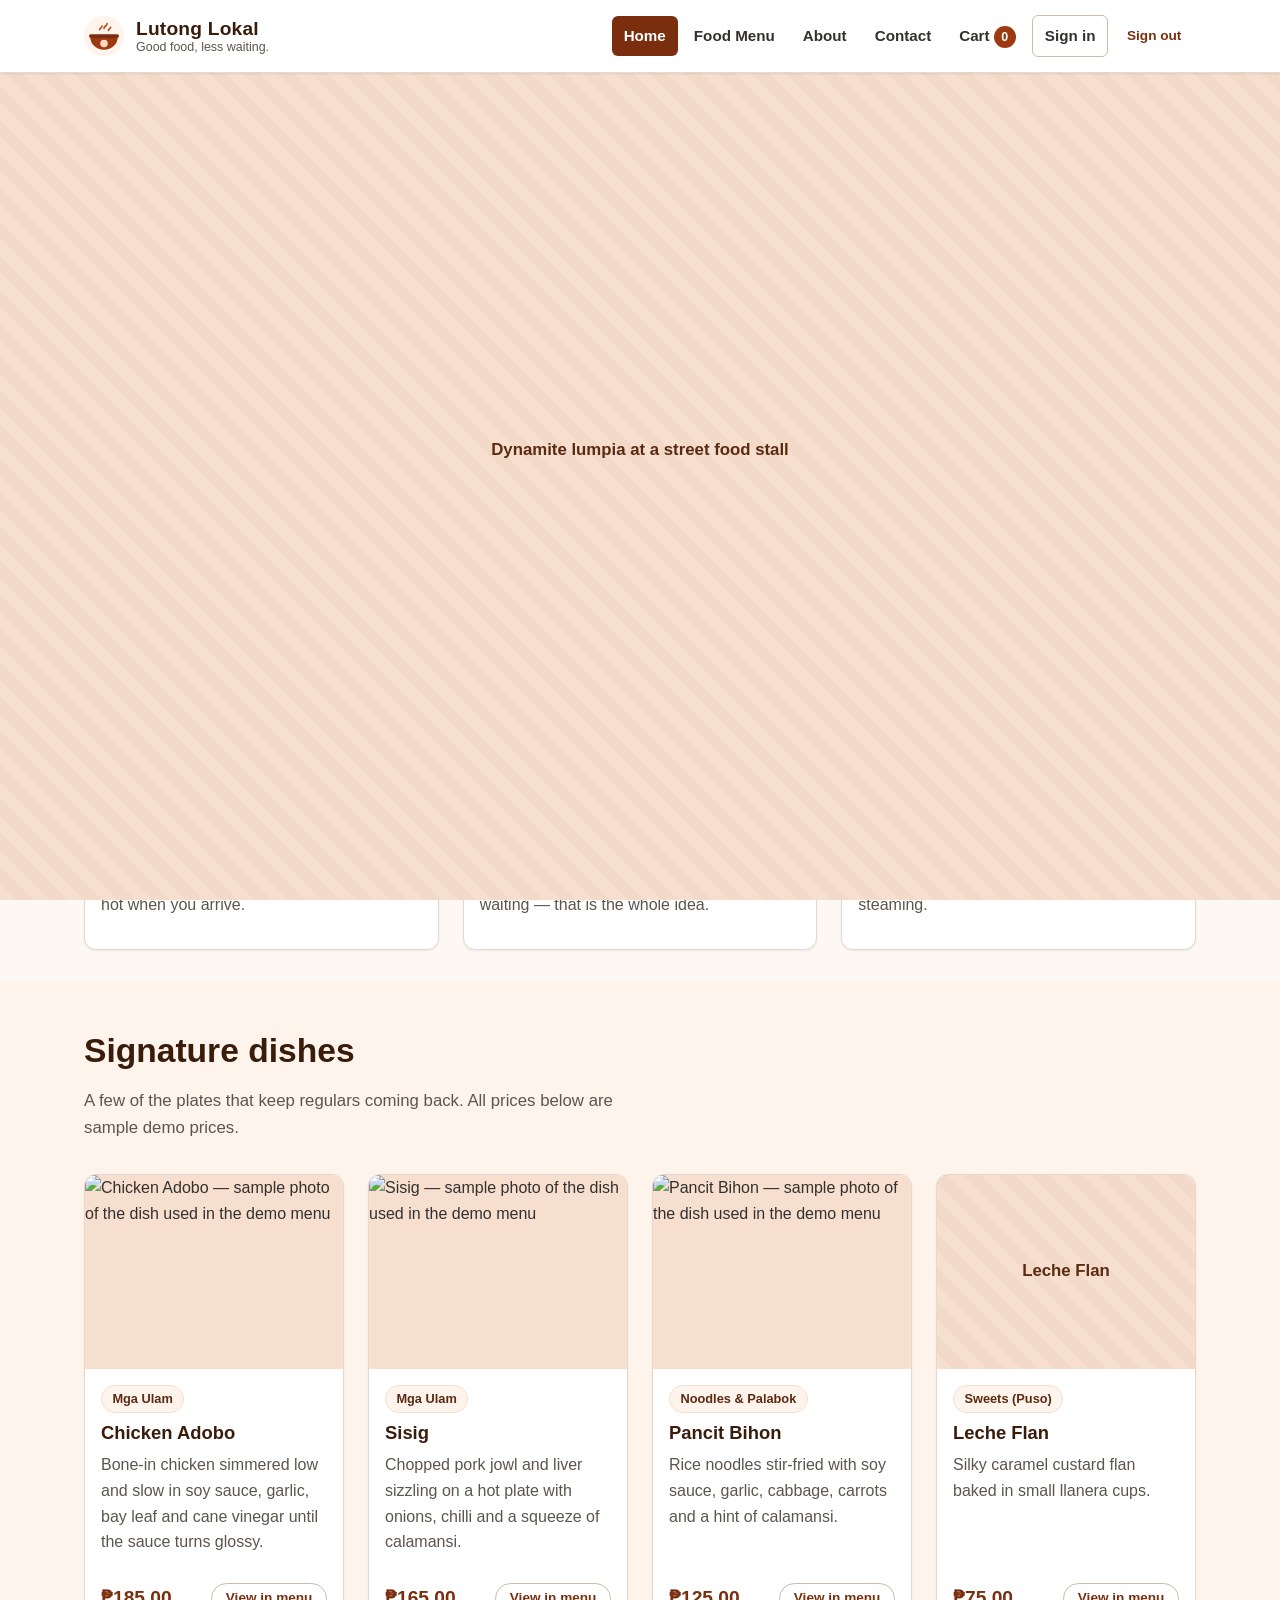
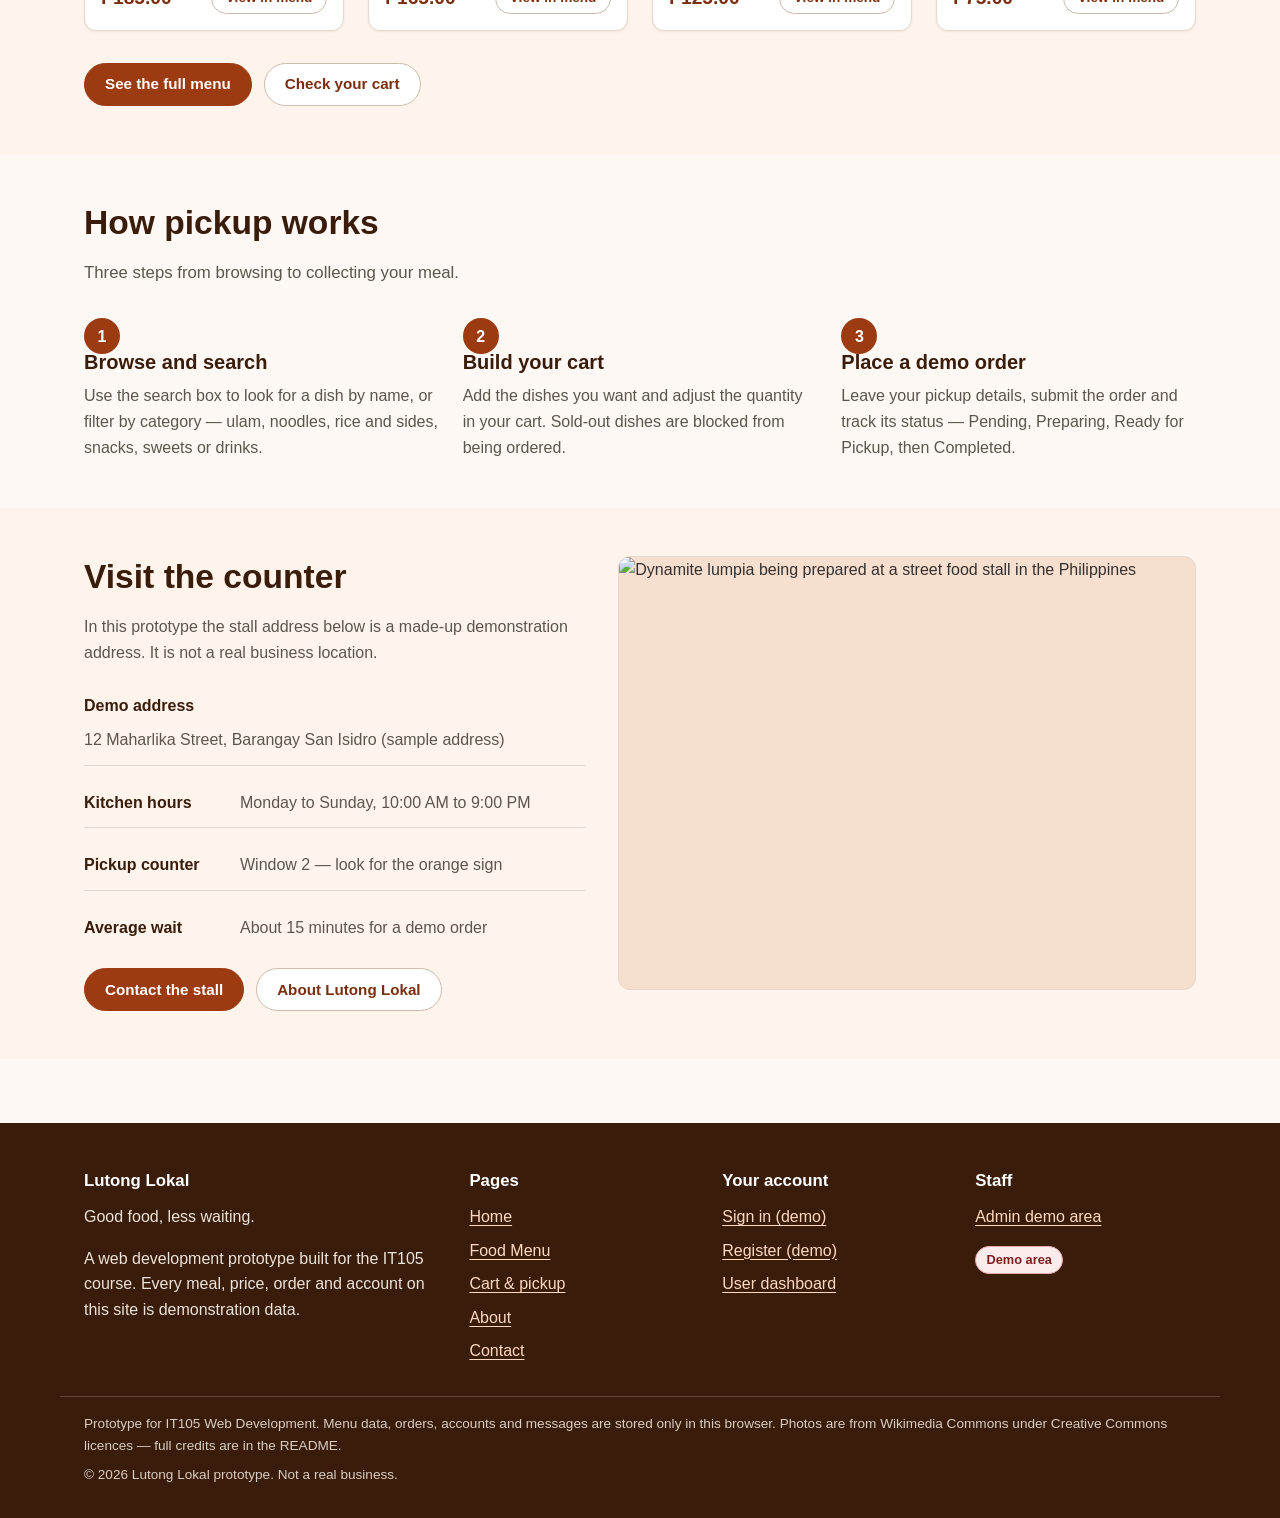
==== index.html @ 9fee63bc "Add files via upload LESGOWWWWWWWWWWWWWWWWWWWWWWWWW" ====
<!DOCTYPE html>
<html lang="en">
<head>
  <meta charset="utf-8">
  <meta name="viewport" content="width=device-width, initial-scale=1">
  <title>Lutong Lokal — Good food, less waiting.</title>
  <meta name="description" content="Lutong Lokal is a classroom prototype of a Filipino carinderia ordering website. Browse the demo menu, build a cart and place a demo pickup order.">
  <link rel="icon" href="assets/img/favicon.svg" type="image/svg+xml">
  <link rel="stylesheet" href="assets/css/style.css">
</head>
<body>
  <a class="skip-link" href="#main">Skip to main content</a>

  <header class="site-header">
    <div class="container header-inner">
      <a class="brand" href="index.html">
        <img class="brand-mark" src="assets/img/favicon.svg" alt="" width="40" height="40">
        <span class="brand-text">
          <strong>Lutong Lokal</strong>
          <small>Good food, less waiting.</small>
        </span>
      </a>

      <button class="nav-toggle" id="nav-toggle" type="button" aria-expanded="false" aria-controls="primary-nav">
        <span class="nav-toggle-bar" aria-hidden="true"></span>
        <span class="nav-toggle-label visually-hidden">Open main menu</span>
      </button>

      <nav class="primary-nav" id="primary-nav" aria-label="Main navigation">
        <ul>
          <li><a href="index.html">Home</a></li>
          <li><a href="menu.html">Food Menu</a></li>
          <li><a href="about.html">About</a></li>
          <li><a href="contact.html">Contact</a></li>
          <li>
            <a href="cart.html" class="nav-cart">
              Cart <span class="cart-badge" data-cart-count>0</span>
            </a>
          </li>
          <li>
            <a href="login.html" class="nav-account" data-account-link data-nav-pages="login.html register.html dashboard.html admin.html">Sign in</a>
          </li>
          <li>
            <button class="btn btn-ghost btn-sm" type="button" data-sign-out hidden>Sign out</button>
          </li>
        </ul>
      </nav>
    </div>
  </header>

  <main id="main">
    <!-- Hero -->
    <section class="hero">
      <div class="container hero-grid">
        <div>
          <span class="hero-eyebrow">Carinderia-style Filipino comfort food</span>
          <h1>Lutong Lokal</h1>
          <p class="hero-lead">
            Home-cooked ulam, pancit and puso that is cooked when you order it.
            Browse the menu, build your cart, and collect your meal at the counter —
            good food, less waiting.
          </p>
          <div class="button-row">
            <a class="btn btn-primary btn-lg" href="menu.html">Browse the food menu</a>
            <a class="btn btn-outline btn-lg" href="#how-it-works">How pickup works</a>
          </div>
          <div class="demo-note">
            <span aria-hidden="true">&#9432;</span>
            <p>
              <strong>This is an IT105 classroom prototype.</strong>
              The stall, the menu items, the prices and all orders are demonstration data.
              No real payment is taken and no food is actually being sold.
            </p>
          </div>
        </div>

        <div class="hero-media">
          <img
            src="https://commons.wikimedia.org/wiki/Special:FilePath/Busy%20Food%20Stall%20Counter.jpg?width=800"
            alt="A busy food stall counter with prepared dishes lined up for serving"
            width="800" height="533" decoding="async"
            data-fallback-text="Busy food stall counter">
          <div class="card-fallback" hidden>
            <span data-fallback-label>Busy food stall counter</span>
          </div>
        </div>
      </div>
    </section>

    <!-- Why Lutong Lokal -->
    <section class="section-tight" aria-labelledby="why-heading">
      <div class="container">
        <div class="section-head">
          <h2 id="why-heading">Why people keep coming back</h2>
          <p>Three simple promises that shape every plate we send out of the kitchen.</p>
        </div>

        <div class="grid-3">
          <article class="card">
            <div class="card-body">
              <span class="feature-icon" aria-hidden="true">&#127859;</span>
              <h3 class="card-title">Cooked when you order</h3>
              <p class="card-text">
                Nothing sits under a lamp. Your ulam is cooked after you order it,
                so the sauce is still hot when you arrive.
              </p>
            </div>
          </article>

          <article class="card">
            <div class="card-body">
              <span class="feature-icon" aria-hidden="true">&#9200;</span>
              <h3 class="card-title">Ready in about 15 minutes</h3>
              <p class="card-text">
                Order, wait for the kitchen queue, then collect at the counter.
                Good food, less waiting — that is the whole idea.
              </p>
            </div>
          </article>

          <article class="card">
            <div class="card-body">
              <span class="feature-icon" aria-hidden="true">&#128205;</span>
              <h3 class="card-title">Pickup only</h3>
              <p class="card-text">
                No delivery fee and no rider waiting outside. Come and get your
                order while it is still steaming.
              </p>
            </div>
          </article>
        </div>
      </div>
    </section>

    <!-- Signature dishes -->
    <section class="section section-tint" aria-labelledby="featured-heading">
      <div class="container">
        <div class="section-head">
          <h2 id="featured-heading">Signature dishes</h2>
          <p>A few of the plates that keep regulars coming back. All prices below are sample demo prices.</p>
        </div>

        <div class="grid" id="featured-grid">
          <noscript>
            <p class="alert alert-info">
              JavaScript is turned off, so the featured dishes cannot be listed here.
              The full menu still works without JavaScript — open the
              <a href="menu.html">Food Menu</a> page.
            </p>
          </noscript>
        </div>

        <div class="button-row" style="margin-top: 2rem; margin-bottom: 0;">
          <a class="btn btn-primary" href="menu.html">See the full menu</a>
          <a class="btn btn-outline" href="cart.html">Check your cart</a>
        </div>
      </div>
    </section>

    <!-- How it works -->
    <section class="section" id="how-it-works" aria-labelledby="how-heading">
      <div class="container">
        <div class="section-head">
          <h2 id="how-heading">How pickup works</h2>
          <p>Three steps from browsing to collecting your meal.</p>
        </div>

        <ol class="steps">
          <li>
            <h3>Browse and search</h3>
            <p class="text-muted mb-0">
              Use the search box to look for a dish by name, or filter by
              category — ulam, noodles, rice and sides, snacks, sweets or drinks.
            </p>
          </li>
          <li>
            <h3>Build your cart</h3>
            <p class="text-muted mb-0">
              Add the dishes you want and adjust the quantity in your cart.
              Sold-out dishes are blocked from being ordered.
            </p>
          </li>
          <li>
            <h3>Place a demo order</h3>
            <p class="text-muted mb-0">
              Leave your pickup details, submit the order and track its status —
              Pending, Preparing, Ready for Pickup, then Completed.
            </p>
          </li>
        </ol>
      </div>
    </section>

    <!-- Visit band -->
    <section class="section section-tint" aria-labelledby="visit-heading">
      <div class="container split-layout">
        <div>
          <h2 id="visit-heading">Visit the counter</h2>
          <p class="text-muted">
            In this prototype the stall address below is a made-up demonstration
            address. It is not a real business location.
          </p>
          <dl class="info-rows">
            <div class="info-row">
              <dt>Demo address</dt>
              <dd>12 Maharlika Street, Barangay San Isidro (sample address)</dd>
            </div>
            <div class="info-row">
              <dt>Kitchen hours</dt>
              <dd>Monday to Sunday, 10:00 AM to 9:00 PM</dd>
            </div>
            <div class="info-row">
              <dt>Pickup counter</dt>
              <dd>Window 2 — look for the orange sign</dd>
            </div>
            <div class="info-row">
              <dt>Average wait</dt>
              <dd>About 15 minutes for a demo order</dd>
            </div>
          </dl>
          <div class="button-row" style="margin-bottom: 0;">
            <a class="btn btn-primary" href="contact.html">Contact the stall</a>
            <a class="btn btn-outline" href="about.html">About Lutong Lokal</a>
          </div>
        </div>

        <div class="media-block">
          <img
            src="https://commons.wikimedia.org/wiki/Special:FilePath/Dynamite%20lumpia%20(Dinamita)%20at%20a%20street%20food%20stall%20(Philippines)%2001.jpg?width=640"
            alt="Dynamite lumpia being prepared at a street food stall in the Philippines"
            width="640" height="533" loading="lazy" decoding="async"
            data-fallback-text="Dynamite lumpia at a street food stall">
          <div class="card-fallback" hidden>
            <span data-fallback-label>Dynamite lumpia at a street food stall</span>
          </div>
        </div>
      </div>
    </section>
  </main>

  <footer class="site-footer">
    <div class="container footer-grid">
      <div>
        <h2>Lutong Lokal</h2>
        <p>Good food, less waiting.</p>
        <p>
          A web development prototype built for the IT105 course.
          Every meal, price, order and account on this site is demonstration data.
        </p>
      </div>

      <div>
        <h3>Pages</h3>
        <ul class="footer-list">
          <li><a href="index.html">Home</a></li>
          <li><a href="menu.html">Food Menu</a></li>
          <li><a href="cart.html">Cart &amp; pickup</a></li>
          <li><a href="about.html">About</a></li>
          <li><a href="contact.html">Contact</a></li>
        </ul>
      </div>

      <div>
        <h3>Your account</h3>
        <ul class="footer-list">
          <li><a href="login.html">Sign in (demo)</a></li>
          <li><a href="register.html">Register (demo)</a></li>
          <li><a href="dashboard.html">User dashboard</a></li>
        </ul>
      </div>

      <div>
        <h3>Staff</h3>
        <ul class="footer-list">
          <li><a href="admin.html">Admin demo area</a></li>
        </ul>
        <p style="margin-top: 1rem;">
          <span class="badge badge-soldout">Demo area</span>
        </p>
      </div>
    </div>

    <div class="container footer-bottom">
      <p>
        Prototype for IT105 Web Development. Menu data, orders, accounts and messages
        are stored only in this browser. Photos are from Wikimedia Commons under
        Creative Commons licences — full credits are in the README.
      </p>
      <p>&copy; <span data-current-year>2026</span> Lutong Lokal prototype. Not a real business.</p>
    </div>
  </footer>

  <script src="assets/js/data.js"></script>
  <script src="assets/js/storage.js"></script>
  <script src="assets/js/ui.js"></script>
  <script src="assets/js/home.js"></script>
</body>
</html>
---- assets/css/style.css ----
/* ==========================================================================
   Lutong Lokal — IT105 Web Development Prototype
   Shared stylesheet for every page.

   Table of contents
   1.  Design tokens
   2.  Base and reset
   3.  Utilities
   4.  Layout: header, navigation, footer
   5.  Buttons
   6.  Cards and media
   7.  Forms
   8.  Alerts, badges, tables, empty states
   9.  Page sections
   10. Responsive rules
   ========================================================================== */

/* --------------------------------------------------------------------------
   1. Design tokens
   -------------------------------------------------------------------------- */
:root {
  /* Brand colours — warm, home-cooking palette */
  --brand-900: #3A1C0B;
  --brand-800: #5A2A12;
  --brand-700: #7A2E0E;
  --brand-600: #9C3A12;   /* primary button background */
  --brand-500: #B84A17;
  --brand-100: #F7DFD0;
  --brand-050: #FFF4EC;   /* page tint */

  /* Neutral colours */
  --ink: #33302E;        /* body text */
  --ink-muted: #5C554E;  /* secondary text */
  --surface: #FFFFFF;
  --surface-alt: #FBF6F1;
  --page-bg: #FDF8F3;
  --border: #E4D9CC;
  --border-strong: #CBBBA8;

  /* Semantic colours */
  --success-bg: #E7F6EC;
  --success-border: #9CD3AE;
  --success-text: #14532D;
  --danger-bg: #FDECEC;
  --danger-border: #F0A9A9;
  --danger-text: #7F1D1D;
  --warn-bg: #FEF3C7;
  --warn-border: #F0C64B;
  --warn-text: #78350F;
  --info-bg: #E8F1FD;
  --info-border: #A9C9F2;
  --info-text: #1E3A8A;

  /* Admin area accent (kept visually separate from user features) */
  --admin-bg: #FEF3C7;
  --admin-border: #D89B12;
  --admin-text: #78350F;

  /* Spacing scale (4px base) */
  --space-1: 0.25rem;
  --space-2: 0.5rem;
  --space-3: 0.75rem;
  --space-4: 1rem;
  --space-5: 1.5rem;
  --space-6: 2rem;
  --space-7: 3rem;
  --space-8: 4rem;

  /* Radius */
  --radius-sm: 6px;
  --radius: 12px;
  --radius-lg: 20px;
  --radius-pill: 999px;

  /* Shadow */
  --shadow-sm: 0 1px 2px rgba(58, 28, 11, 0.08);
  --shadow-md: 0 6px 18px rgba(58, 28, 11, 0.10);
  --shadow-lg: 0 16px 40px rgba(58, 28, 11, 0.16);

  /* Layout */
  --container: 1160px;
  --header-height: 72px;

  /* Type */
  --font-body: "Segoe UI", Roboto, "Helvetica Neue", Arial, "Noto Sans", sans-serif;
  --font-display: "Segoe UI Semibold", "Segoe UI", Roboto, Arial, sans-serif;

  /* Focus ring (visible on every interactive element) */
  --focus-ring: 0 0 0 3px #FFFFFF, 0 0 0 6px #1A73E8;
}

/* --------------------------------------------------------------------------
   2. Base and reset
   -------------------------------------------------------------------------- */
*,
*::before,
*::after {
  box-sizing: border-box;
}

html {
  -webkit-text-size-adjust: 100%;
  scroll-behavior: smooth;
}

body {
  margin: 0;
  font-family: var(--font-body);
  font-size: 1rem;
  line-height: 1.6;
  color: var(--ink);
  background-color: var(--page-bg);
  min-height: 100vh;
  display: flex;
  flex-direction: column;
}

main {
  flex: 1 0 auto;
}

h1, h2, h3, h4 {
  font-family: var(--font-display);
  color: var(--brand-900);
  line-height: 1.25;
  margin: 0 0 var(--space-4);
}

h1 { font-size: clamp(1.9rem, 1.3rem + 2.4vw, 3rem); }
h2 { font-size: clamp(1.5rem, 1.2rem + 1.4vw, 2.1rem); }
h3 { font-size: 1.25rem; }

p {
  margin: 0 0 var(--space-4);
}

a {
  color: var(--brand-700);
  text-underline-offset: 3px;
}

a:hover {
  color: var(--brand-600);
}

img {
  max-width: 100%;
  height: auto;
  display: block;
}

ul, ol {
  margin: 0 0 var(--space-4);
  padding-left: 1.25rem;
}

hr {
  border: 0;
  border-top: 1px solid var(--border);
  margin: var(--space-6) 0;
}

:focus-visible {
  outline: 3px solid #1A73E8;
  outline-offset: 2px;
  border-radius: 3px;
}

@media (prefers-reduced-motion: reduce) {
  html { scroll-behavior: auto; }
  *, *::before, *::after {
    animation-duration: 0.001ms !important;
    animation-iteration-count: 1 !important;
    transition-duration: 0.001ms !important;
  }
}

/* --------------------------------------------------------------------------
   3. Utilities
   -------------------------------------------------------------------------- */
.container {
  width: 100%;
  max-width: var(--container);
  margin-inline: auto;
  padding-inline: var(--space-4);
}

@media (min-width: 640px) {
  .container { padding-inline: var(--space-5); }
}

.section {
  padding-block: var(--space-7);
}

.section-tight {
  padding-block: var(--space-6);
}

.section-tint {
  background-color: var(--brand-050);
}

.section-head {
  max-width: 62ch;
  margin-bottom: var(--space-6);
}

.section-head p {
  color: var(--ink-muted);
  font-size: 1.05rem;
  margin-bottom: 0;
}

.visually-hidden {
  position: absolute !important;
  width: 1px;
  height: 1px;
  padding: 0;
  margin: -1px;
  overflow: hidden;
  clip: rect(0 0 0 0);
  white-space: nowrap;
  border: 0;
}

.skip-link {
  position: absolute;
  left: var(--space-4);
  top: -100px;
  z-index: 100;
  background: var(--brand-700);
  color: #FFFFFF;
  padding: var(--space-3) var(--space-4);
  border-radius: var(--radius-sm);
  font-weight: 600;
  transition: top 0.15s ease;
}

.skip-link:focus {
  top: var(--space-3);
  color: #FFFFFF;
}

.text-center { text-align: center; }
.text-muted { color: var(--ink-muted); }
.stack > * + * { margin-top: var(--space-4); }
.stack-sm > * + * { margin-top: var(--space-2); }
.nowrap { white-space: nowrap; }
.mono { font-family: "Consolas", "SFMono-Regular", ui-monospace, monospace; }
.mt-0 { margin-top: 0; }
.mb-0 { margin-bottom: 0; }

/* --------------------------------------------------------------------------
   4. Layout: header, navigation, footer
   -------------------------------------------------------------------------- */
.site-header {
  background: var(--surface);
  border-bottom: 1px solid var(--border);
  box-shadow: var(--shadow-sm);
  position: sticky;
  top: 0;
  z-index: 40;
}

.header-inner {
  display: flex;
  align-items: center;
  justify-content: space-between;
  gap: var(--space-4);
  min-height: var(--header-height);
  flex-wrap: wrap;
}

.brand {
  display: inline-flex;
  align-items: center;
  gap: var(--space-3);
  text-decoration: none;
  color: var(--brand-900);
  padding: var(--space-2) 0;
}

.brand-mark {
  width: 40px;
  height: 40px;
  flex: none;
}

.brand-text {
  display: flex;
  flex-direction: column;
  line-height: 1.2;
}

.brand-text strong {
  font-family: var(--font-display);
  font-size: 1.2rem;
  letter-spacing: 0.2px;
}

.brand-text small {
  color: var(--ink-muted);
  font-size: 0.78rem;
}

.nav-toggle {
  display: none;
  align-items: center;
  justify-content: center;
  width: 44px;
  height: 44px;
  border: 1px solid var(--border-strong);
  border-radius: var(--radius-sm);
  background: var(--surface);
  cursor: pointer;
}

.nav-toggle-bar,
.nav-toggle-bar::before,
.nav-toggle-bar::after {
  display: block;
  width: 20px;
  height: 2px;
  background: var(--brand-800);
  border-radius: 2px;
  position: relative;
}

.nav-toggle-bar::before,
.nav-toggle-bar::after {
  content: "";
  position: absolute;
  left: 0;
}

.nav-toggle-bar::before { top: -6px; }
.nav-toggle-bar::after  { top: 6px; }

.primary-nav ul {
  list-style: none;
  margin: 0;
  padding: 0;
  display: flex;
  align-items: center;
  gap: var(--space-1);
  flex-wrap: wrap;
}

.primary-nav a {
  display: inline-block;
  padding: var(--space-2) var(--space-3);
  border-radius: var(--radius-sm);
  color: var(--ink);
  text-decoration: none;
  font-weight: 600;
  font-size: 0.95rem;
}

.primary-nav a:hover {
  background: var(--brand-050);
  color: var(--brand-700);
}

.primary-nav a[aria-current="page"] {
  background: var(--brand-700);
  color: #FFFFFF;
}

.primary-nav a[aria-current="page"]:hover {
  background: var(--brand-600);
  color: #FFFFFF;
}

.nav-cart {
  display: inline-flex;
  align-items: center;
  gap: var(--space-2);
}

.cart-badge {
  display: inline-flex;
  align-items: center;
  justify-content: center;
  min-width: 22px;
  height: 22px;
  padding-inline: 6px;
  border-radius: var(--radius-pill);
  background: var(--brand-600);
  color: #FFFFFF;
  font-size: 0.78rem;
  font-weight: 700;
}

.nav-account {
  border: 1px solid var(--border-strong);
}

@media (max-width: 900px) {
  .nav-toggle { display: inline-flex; }

  .primary-nav {
    flex-basis: 100%;
    display: none;
    padding-bottom: var(--space-3);
  }

  .primary-nav.is-open { display: block; }

  .primary-nav ul {
    flex-direction: column;
    align-items: stretch;
    gap: var(--space-1);
  }

  .primary-nav a {
    display: block;
    padding: var(--space-3);
    border-radius: var(--radius-sm);
  }
}

/* Footer */
.site-footer {
  background: var(--brand-900);
  color: #EDE3DA;
  margin-top: var(--space-8);
  padding-block: var(--space-7) var(--space-5);
}

.site-footer h2,
.site-footer h3 {
  color: #FFFFFF;
  font-size: 1.05rem;
  margin-bottom: var(--space-3);
}

.site-footer a {
  color: #FFD9C2;
}

.site-footer a:hover {
  color: #FFFFFF;
}

.footer-grid {
  display: grid;
  gap: var(--space-6);
  grid-template-columns: 1fr;
}

@media (min-width: 720px) {
  .footer-grid { grid-template-columns: 1.6fr 1fr 1fr 1fr; }
}

.footer-list {
  list-style: none;
  margin: 0;
  padding: 0;
}

.footer-list li + li { margin-top: var(--space-2); }

.footer-bottom {
  margin-top: var(--space-6);
  padding-top: var(--space-4);
  border-top: 1px solid rgba(255, 255, 255, 0.18);
  font-size: 0.85rem;
  color: #D9CCC2;
}

.footer-bottom p { margin-bottom: var(--space-2); }

/* --------------------------------------------------------------------------
   5. Buttons
   -------------------------------------------------------------------------- */
.btn {
  display: inline-flex;
  align-items: center;
  justify-content: center;
  gap: var(--space-2);
  padding: 0.7rem 1.25rem;
  border-radius: var(--radius-pill);
  border: 1px solid transparent;
  font: inherit;
  font-weight: 700;
  font-size: 0.95rem;
  line-height: 1.2;
  text-decoration: none;
  cursor: pointer;
  background: var(--surface);
  color: var(--ink);
  transition: background-color 0.15s ease, border-color 0.15s ease, color 0.15s ease;
}

.btn:focus-visible {
  outline: 3px solid #1A73E8;
  outline-offset: 2px;
}

.btn[disabled],
.btn[aria-disabled="true"] {
  opacity: 0.55;
  cursor: not-allowed;
}

.btn-primary {
  background: var(--brand-600);
  color: #FFFFFF;
  border-color: var(--brand-600);
}

.btn-primary:hover:not([disabled]) {
  background: var(--brand-700);
  border-color: var(--brand-700);
  color: #FFFFFF;
}

.btn-outline {
  background: var(--surface);
  color: var(--brand-700);
  border-color: var(--border-strong);
}

.btn-outline:hover:not([disabled]) {
  background: var(--brand-050);
  color: var(--brand-800);
}

.btn-danger {
  background: var(--danger-text);
  color: #FFFFFF;
  border-color: var(--danger-text);
}

.btn-danger:hover:not([disabled]) {
  background: #991B1B;
  border-color: #991B1B;
  color: #FFFFFF;
}

.btn-admin {
  background: var(--admin-text);
  color: #FFFFFF;
  border-color: var(--admin-text);
}

.btn-admin:hover:not([disabled]) {
  background: #63300A;
  border-color: #63300A;
  color: #FFFFFF;
}

.btn-ghost {
  background: transparent;
  color: var(--brand-700);
  border-color: transparent;
  padding-inline: 0.6rem;
}

.btn-ghost:hover:not([disabled]) {
  background: var(--brand-050);
}

.btn-sm {
  padding: 0.4rem 0.85rem;
  font-size: 0.85rem;
}

.btn-lg {
  padding: 0.85rem 1.6rem;
  font-size: 1.05rem;
}

.btn-block {
  width: 100%;
}

.button-row {
  display: flex;
  flex-wrap: wrap;
  gap: var(--space-3);
  margin-bottom: var(--space-4);
}

/* --------------------------------------------------------------------------
   6. Cards and media
   -------------------------------------------------------------------------- */
.card {
  background: var(--surface);
  border: 1px solid var(--border);
  border-radius: var(--radius);
  box-shadow: var(--shadow-sm);
  overflow: hidden;
  display: flex;
  flex-direction: column;
}

.card-body {
  padding: var(--space-4);
  display: flex;
  flex-direction: column;
  flex: 1 0 auto;
}

.card-title {
  font-size: 1.15rem;
  margin-bottom: var(--space-2);
}

.card-text {
  color: var(--ink-muted);
  margin-bottom: var(--space-4);
}

.card-media {
  position: relative;
  aspect-ratio: 4 / 3;
  background: var(--brand-100);
  overflow: hidden;
}

.card-img {
  width: 100%;
  height: 100%;
  object-fit: cover;
}

.card-fallback {
  position: absolute;
  inset: 0;
  display: flex;
  align-items: center;
  justify-content: center;
  text-align: center;
  padding: var(--space-4);
  background: repeating-linear-gradient(
    45deg,
    var(--brand-100),
    var(--brand-100) 12px,
    #F3D9C8 12px,
    #F3D9C8 24px
  );
  color: var(--brand-800);
  font-family: var(--font-display);
  font-weight: 700;
  font-size: 1.05rem;
}

.card-fallback[hidden] { display: none; }

.card-footer {
  margin-top: auto;
  padding-top: var(--space-3);
  display: flex;
  align-items: center;
  justify-content: space-between;
  gap: var(--space-3);
  flex-wrap: wrap;
}

.price {
  font-family: var(--font-display);
  font-size: 1.2rem;
  font-weight: 700;
  color: var(--brand-700);
  white-space: nowrap;
}

.grid {
  display: grid;
  gap: var(--space-5);
  grid-template-columns: repeat(auto-fill, minmax(260px, 1fr));
}

.grid-2 {
  display: grid;
  gap: var(--space-5);
  grid-template-columns: repeat(auto-fit, minmax(300px, 1fr));
}

.grid-3 {
  display: grid;
  gap: var(--space-5);
  grid-template-columns: repeat(auto-fit, minmax(240px, 1fr));
}

.feature-icon {
  width: 44px;
  height: 44px;
  border-radius: var(--radius-sm);
  background: var(--brand-100);
  color: var(--brand-800);
  display: flex;
  align-items: center;
  justify-content: center;
  font-size: 1.4rem;
  margin-bottom: var(--space-3);
}

/* --------------------------------------------------------------------------
   7. Forms
   -------------------------------------------------------------------------- */
.form-card {
  background: var(--surface);
  border: 1px solid var(--border);
  border-radius: var(--radius);
  box-shadow: var(--shadow-sm);
  padding: var(--space-5);
}

.form-grid {
  display: grid;
  gap: var(--space-4);
}

@media (min-width: 640px) {
  .form-grid-2 { grid-template-columns: 1fr 1fr; }
}

.field {
  display: flex;
  flex-direction: column;
  gap: var(--space-1);
}

.field label {
  font-weight: 600;
  color: var(--brand-900);
  font-size: 0.95rem;
}

.field .required {
  color: var(--danger-text);
  margin-left: 2px;
}

.field-hint {
  font-size: 0.85rem;
  color: var(--ink-muted);
}

.field-error {
  font-size: 0.85rem;
  color: var(--danger-text);
  font-weight: 600;
}

.field-error[hidden] { display: none; }

input[type="text"],
input[type="email"],
input[type="tel"],
input[type="search"],
input[type="number"],
input[type="datetime-local"],
select,
textarea {
  font: inherit;
  color: var(--ink);
  background: var(--surface);
  border: 1px solid var(--border-strong);
  border-radius: var(--radius-sm);
  padding: 0.6rem 0.75rem;
  width: 100%;
  min-height: 44px;
}

textarea {
  min-height: 140px;
  resize: vertical;
}

input::placeholder,
textarea::placeholder {
  color: #8A8079;
}

input:focus,
select:focus,
textarea:focus {
  outline: 3px solid #1A73E8;
  outline-offset: 1px;
  border-color: var(--brand-600);
}

input[aria-invalid="true"],
select[aria-invalid="true"],
textarea[aria-invalid="true"] {
  border-color: var(--danger-text);
  border-width: 2px;
}

fieldset {
  border: 1px solid var(--border);
  border-radius: var(--radius-sm);
  padding: var(--space-4);
  margin: 0;
}

legend {
  font-weight: 700;
  color: var(--brand-900);
  padding-inline: var(--space-2);
}

.checkbox-row {
  display: flex;
  align-items: flex-start;
  gap: var(--space-3);
}

.checkbox-row input[type="checkbox"] {
  width: 20px;
  height: 20px;
  margin-top: 3px;
  flex: none;
  accent-color: var(--brand-600);
}

/* --------------------------------------------------------------------------
   8. Alerts, badges, tables, empty states
   -------------------------------------------------------------------------- */
.alert {
  border: 1px solid var(--border);
  border-left-width: 5px;
  border-radius: var(--radius-sm);
  padding: var(--space-4);
  margin-bottom: var(--space-4);
  background: var(--surface);
}

.alert p:last-child { margin-bottom: 0; }

.alert-success {
  background: var(--success-bg);
  border-color: var(--success-border);
  border-left-color: var(--success-text);
  color: var(--success-text);
}

.alert-error {
  background: var(--danger-bg);
  border-color: var(--danger-border);
  border-left-color: var(--danger-text);
  color: var(--danger-text);
}

.alert-info {
  background: var(--info-bg);
  border-color: var(--info-border);
  border-left-color: var(--info-text);
  color: var(--info-text);
}

.alert-warning {
  background: var(--warn-bg);
  border-color: var(--warn-border);
  border-left-color: var(--warn-text);
  color: var(--warn-text);
}

.admin-banner {
  background: var(--admin-bg);
  border-bottom: 3px solid var(--admin-border);
  color: var(--admin-text);
  padding: var(--space-3) var(--space-4);
  font-weight: 600;
  font-size: 0.95rem;
}

.admin-banner .container {
  display: flex;
  flex-wrap: wrap;
  gap: var(--space-3);
  align-items: center;
  justify-content: space-between;
}

.badge {
  display: inline-block;
  padding: 0.2rem 0.65rem;
  border-radius: var(--radius-pill);
  font-size: 0.8rem;
  font-weight: 700;
  border: 1px solid var(--border-strong);
  background: var(--surface-alt);
  color: var(--brand-800);
}

.badge-available {
  background: var(--success-bg);
  border-color: var(--success-border);
  color: var(--success-text);
}

.badge-soldout {
  background: var(--danger-bg);
  border-color: var(--danger-border);
  color: var(--danger-text);
}

.badge-category {
  background: var(--brand-050);
  border-color: var(--brand-100);
  color: var(--brand-800);
}

/* Status pills for demo orders */
.status {
  display: inline-block;
  padding: 0.2rem 0.7rem;
  border-radius: var(--radius-pill);
  font-size: 0.8rem;
  font-weight: 700;
  border: 1px solid var(--border-strong);
  background: var(--surface-alt);
  color: var(--ink);
  white-space: nowrap;
}

.status-pending {
  background: var(--warn-bg);
  border-color: var(--warn-border);
  color: var(--warn-text);
}

.status-preparing {
  background: var(--info-bg);
  border-color: var(--info-border);
  color: var(--info-text);
}

.status-ready {
  background: var(--brand-050);
  border-color: var(--brand-600);
  color: var(--brand-800);
}

.status-completed {
  background: var(--success-bg);
  border-color: var(--success-border);
  color: var(--success-text);
}

.status-cancelled {
  background: var(--danger-bg);
  border-color: var(--danger-border);
  color: var(--danger-text);
}

/* Grid children default to min-width:auto, which lets a wide child (such as
   a scrollable data table) push the whole page sideways. Setting min-width:0
   lets those children shrink and scroll inside their own container. */
.grid > *,
.grid-2 > *,
.grid-3 > *,
.split-layout > *,
.hero-grid > * {
  min-width: 0;
}

.table-wrap {
  overflow-x: auto;
  max-width: 100%;
  border: 1px solid var(--border);
  border-radius: var(--radius);
  background: var(--surface);
}

table.data-table {
  width: 100%;
  border-collapse: collapse;
  min-width: 560px;
  font-size: 0.94rem;
}

.data-table caption {
  text-align: left;
  padding: var(--space-3) var(--space-4);
  font-weight: 700;
  color: var(--brand-900);
  background: var(--surface-alt);
}

.data-table th,
.data-table td {
  padding: var(--space-3) var(--space-4);
  text-align: left;
  border-top: 1px solid var(--border);
  vertical-align: top;
}

.data-table thead th {
  background: var(--surface-alt);
  color: var(--brand-900);
  font-size: 0.85rem;
  text-transform: uppercase;
  letter-spacing: 0.04em;
  white-space: nowrap;
}

.data-table tbody tr:hover {
  background: var(--brand-050);
}

.empty-state {
  border: 1px dashed var(--border-strong);
  border-radius: var(--radius);
  background: var(--surface);
  padding: var(--space-7) var(--space-5);
  text-align: center;
  color: var(--ink-muted);
}

.empty-state h3 {
  color: var(--brand-900);
}

.empty-state p {
  max-width: 52ch;
  margin-inline: auto;
}

.empty-state .button-row {
  justify-content: center;
  margin-bottom: 0;
}

/* --------------------------------------------------------------------------
   9. Page sections
   -------------------------------------------------------------------------- */

/* Hero */
.hero {
  background: linear-gradient(180deg, var(--brand-050) 0%, var(--page-bg) 100%);
  border-bottom: 1px solid var(--border);
  padding-block: var(--space-7) var(--space-8);
}

.hero-grid {
  display: grid;
  gap: var(--space-6);
  align-items: center;
  grid-template-columns: 1fr;
}

@media (min-width: 900px) {
  .hero-grid { grid-template-columns: 1.05fr 1fr; gap: var(--space-7); }
}

.hero-eyebrow {
  display: inline-block;
  background: var(--brand-100);
  color: var(--brand-800);
  font-weight: 700;
  font-size: 0.85rem;
  padding: 0.3rem 0.85rem;
  border-radius: var(--radius-pill);
  margin-bottom: var(--space-4);
}

.hero-lead {
  font-size: 1.1rem;
  color: var(--ink-muted);
  max-width: 55ch;
}

.hero-media {
  border-radius: var(--radius-lg);
  overflow: hidden;
  box-shadow: var(--shadow-lg);
  border: 1px solid var(--border);
  background: var(--brand-100);
}

.hero-media img {
  width: 100%;
  aspect-ratio: 3 / 2;
  object-fit: cover;
}

.demo-note {
  display: flex;
  gap: var(--space-3);
  align-items: flex-start;
  background: var(--info-bg);
  border: 1px solid var(--info-border);
  border-radius: var(--radius-sm);
  padding: var(--space-3) var(--space-4);
  color: var(--info-text);
  font-size: 0.92rem;
}

.demo-note strong { color: var(--info-text); }

/* Step list */
.steps {
  list-style: none;
  margin: 0;
  padding: 0;
  display: grid;
  gap: var(--space-5);
  grid-template-columns: repeat(auto-fit, minmax(230px, 1fr));
  counter-reset: step;
}

.steps li {
  position: relative;
  padding-top: var(--space-6);
}

.steps li::before {
  counter-increment: step;
  content: counter(step);
  position: absolute;
  top: 0;
  left: 0;
  width: 36px;
  height: 36px;
  border-radius: 50%;
  background: var(--brand-600);
  color: #FFFFFF;
  font-weight: 700;
  display: flex;
  align-items: center;
  justify-content: center;
}

.steps h3 { margin-bottom: var(--space-2); }

/* Definition-style info rows */
.info-rows {
  display: grid;
  gap: var(--space-3);
}

.info-row {
  display: flex;
  flex-wrap: wrap;
  gap: var(--space-2) var(--space-4);
  padding: var(--space-3) 0;
  border-bottom: 1px solid var(--border);
}

.info-row:last-child { border-bottom: 0; }

.info-row dt {
  font-weight: 700;
  color: var(--brand-900);
  min-width: 140px;
}

.info-row dd {
  margin: 0;
  color: var(--ink-muted);
}

/* Two-column content area used by About and Contact */
.split-layout {
  display: grid;
  gap: var(--space-6);
  grid-template-columns: 1fr;
  align-items: start;
}

@media (min-width: 900px) {
  .split-layout { grid-template-columns: 1fr 1.15fr; }
  .split-layout-wide { grid-template-columns: 1.15fr 1fr; }
}

.media-block {
  border-radius: var(--radius);
  overflow: hidden;
  border: 1px solid var(--border);
  background: var(--brand-100);
}

.media-block img {
  width: 100%;
  aspect-ratio: 4 / 3;
  object-fit: cover;
}

/* Page header block */
.page-head {
  background: var(--brand-050);
  border-bottom: 1px solid var(--border);
  padding-block: var(--space-6);
}

.page-head h1 {
  margin-bottom: var(--space-2);
}

.page-head p {
  max-width: 65ch;
  color: var(--ink-muted);
  margin-bottom: 0;
}

.breadcrumb {
  font-size: 0.9rem;
  margin-bottom: var(--space-3);
}

.breadcrumb ol {
  list-style: none;
  display: flex;
  flex-wrap: wrap;
  gap: var(--space-2);
  padding: 0;
  margin: 0;
}

.breadcrumb li + li::before {
  content: "/";
  margin-right: var(--space-2);
  color: var(--ink-muted);
}

/* --------------------------------------------------------------------------
   10. Menu page: search, category filters, add to cart
   -------------------------------------------------------------------------- */
.menu-toolbar {
  display: grid;
  gap: var(--space-4);
  background: var(--surface);
  border: 1px solid var(--border);
  border-radius: var(--radius);
  padding: var(--space-4);
  margin-bottom: var(--space-4);
  box-shadow: var(--shadow-sm);
}

@media (min-width: 780px) {
  .menu-toolbar { grid-template-columns: minmax(260px, 1fr) 1.6fr; align-items: start; }
}

.search-field { min-width: 0; }

.filter-heading {
  font-size: 0.95rem;
  margin-bottom: var(--space-2);
  color: var(--brand-900);
}

.filter-chips {
  display: flex;
  flex-wrap: wrap;
  gap: var(--space-2);
}

.chip {
  display: inline-flex;
  align-items: center;
  gap: var(--space-2);
  padding: 0.4rem 0.9rem;
  border-radius: var(--radius-pill);
  border: 1px solid var(--border-strong);
  background: var(--surface);
  color: var(--brand-800);
  font: inherit;
  font-size: 0.88rem;
  font-weight: 600;
  cursor: pointer;
}

.chip:hover {
  background: var(--brand-050);
  border-color: var(--brand-500);
}

.chip[aria-pressed="true"] {
  background: var(--brand-700);
  border-color: var(--brand-700);
  color: #FFFFFF;
}

.chip-count {
  font-size: 0.78rem;
  opacity: 0.85;
}

.result-count {
  color: var(--ink-muted);
  font-size: 0.95rem;
  margin-bottom: var(--space-4);
}

.result-count strong { color: var(--brand-900); }

.add-to-cart-btn[disabled],
.add-to-cart-btn[aria-disabled="true"] {
  background: var(--surface-alt);
  border-color: var(--border-strong);
  color: var(--ink-muted);
  opacity: 1;
}

/* --------------------------------------------------------------------------
   11. Cart page
   -------------------------------------------------------------------------- */
.cart-layout {
  display: grid;
  gap: var(--space-6);
  grid-template-columns: 1fr;
  align-items: start;
}

@media (min-width: 940px) {
  .cart-layout { grid-template-columns: 1.5fr 1fr; }
}

.cart-line {
  display: grid;
  grid-template-columns: 84px 1fr;
  gap: var(--space-4);
  padding: var(--space-4) 0;
  border-bottom: 1px solid var(--border);
}

.cart-line:last-child { border-bottom: 0; }

.cart-line-media {
  border-radius: var(--radius-sm);
  overflow: hidden;
  background: var(--brand-100);
  aspect-ratio: 1 / 1;
}

.cart-line-media img {
  width: 100%;
  height: 100%;
  object-fit: cover;
}

.cart-line-body { min-width: 0; }

.cart-line-name {
  font-family: var(--font-display);
  font-weight: 700;
  color: var(--brand-900);
  margin-bottom: 2px;
}

.cart-line-price {
  color: var(--ink-muted);
  font-size: 0.9rem;
  margin-bottom: var(--space-3);
}

.cart-line-actions {
  display: flex;
  align-items: center;
  gap: var(--space-3);
  flex-wrap: wrap;
}

.qty-control {
  display: inline-flex;
  align-items: center;
  border: 1px solid var(--border-strong);
  border-radius: var(--radius-pill);
  overflow: hidden;
  background: var(--surface);
}

.qty-btn {
  width: 40px;
  height: 40px;
  border: 0;
  background: var(--surface-alt);
  color: var(--brand-800);
  font-size: 1.25rem;
  line-height: 1;
  cursor: pointer;
}

.qty-btn:hover:not([disabled]) { background: var(--brand-100); }

.qty-btn[disabled] { opacity: 0.45; cursor: not-allowed; }

.qty-input {
  width: 56px;
  height: 40px;
  min-height: 40px;
  border: 0;
  border-left: 1px solid var(--border);
  border-right: 1px solid var(--border);
  border-radius: 0;
  text-align: center;
  padding: 0;
  font-weight: 700;
  -moz-appearance: textfield;
}

.qty-input::-webkit-outer-spin-button,
.qty-input::-webkit-inner-spin-button {
  -webkit-appearance: none;
  margin: 0;
}

.qty-input:focus {
  outline: 3px solid #1A73E8;
  outline-offset: -3px;
}

.link-button {
  border: 0;
  background: none;
  padding: 0;
  font: inherit;
  font-size: 0.9rem;
  color: var(--danger-text);
  text-decoration: underline;
  cursor: pointer;
}

.link-button:hover { color: #991B1B; }

.cart-summary {
  background: var(--surface);
  border: 1px solid var(--border);
  border-radius: var(--radius);
  padding: var(--space-5);
  box-shadow: var(--shadow-sm);
}

.summary-row {
  display: flex;
  justify-content: space-between;
  gap: var(--space-4);
  padding: var(--space-2) 0;
  color: var(--ink-muted);
}

.summary-row.total {
  border-top: 2px solid var(--border);
  margin-top: var(--space-3);
  padding-top: var(--space-3);
  color: var(--brand-900);
  font-weight: 700;
  font-size: 1.15rem;
}

.summary-row.total .price { font-size: 1.35rem; }

.order-success {
  border: 2px solid var(--success-border);
  background: var(--success-bg);
  border-radius: var(--radius);
  padding: var(--space-5);
  margin-bottom: var(--space-5);
}

.order-success h2 {
  color: var(--success-text);
  margin-bottom: var(--space-2);
}

.order-id {
  display: inline-block;
  font-family: "Consolas", "SFMono-Regular", ui-monospace, monospace;
  font-size: 1.15rem;
  font-weight: 700;
  background: var(--surface);
  border: 1px dashed var(--success-border);
  border-radius: var(--radius-sm);
  padding: 0.3rem 0.7rem;
  color: var(--success-text);
}

.line-unavailable {
  color: var(--danger-text);
  font-size: 0.88rem;
  font-weight: 600;
}

@media (max-width: 520px) {
  .cart-line { grid-template-columns: 64px 1fr; gap: var(--space-3); }
  .cart-summary { padding: var(--space-4); }
}

/* --------------------------------------------------------------------------
   12. Dashboard and admin pages
   -------------------------------------------------------------------------- */
.badge-admin {
  background: var(--admin-border);
  color: #FFFFFF;
  letter-spacing: 0.05em;
  font-size: 0.72rem;
  text-transform: uppercase;
}

.admin-banner .badge-admin {
  margin-right: 0.55rem;
}

.dashboard-orders {
  display: grid;
  gap: var(--space-4);
}

.order-card-head {
  display: flex;
  flex-wrap: wrap;
  align-items: center;
  justify-content: space-between;
  gap: var(--space-2);
  margin-bottom: var(--space-2);
}

.order-card-items {
  margin: 0 0 var(--space-3);
  padding-left: 1.1rem;
}

.order-card-items li {
  margin-bottom: var(--space-1);
}

.data-table select {
  padding: 0.35rem 0.5rem;
  border: 1px solid var(--border);
  border-radius: var(--radius-sm);
  background: var(--surface);
  color: var(--ink);
  font: inherit;
  font-size: 0.9rem;
}

.data-table select:focus-visible {
  outline: 2px solid var(--brand-600);
  outline-offset: 1px;
}

.data-table .status {
  margin-top: var(--space-2);
}

.data-table td .button-row {
  gap: var(--space-2);
}

.admin-order-empty {
  padding: var(--space-4);
  text-align: center;
}

@media (max-width: 520px) {
  .order-card-head { flex-direction: column; align-items: flex-start; }
}

/* --------------------------------------------------------------------------
   13. Responsive rules
   -------------------------------------------------------------------------- */
@media (max-width: 520px) {
  h1 { font-size: 1.9rem; }
  .card-footer { flex-direction: column; align-items: stretch; }
  .card-footer .btn { width: 100%; }
  .button-row .btn { flex: 1 1 auto; }
  .form-card { padding: var(--space-4); }
}

@media print {
  .site-header, .site-footer, .nav-toggle, .button-row { display: none; }
  body { background: #FFFFFF; }
}
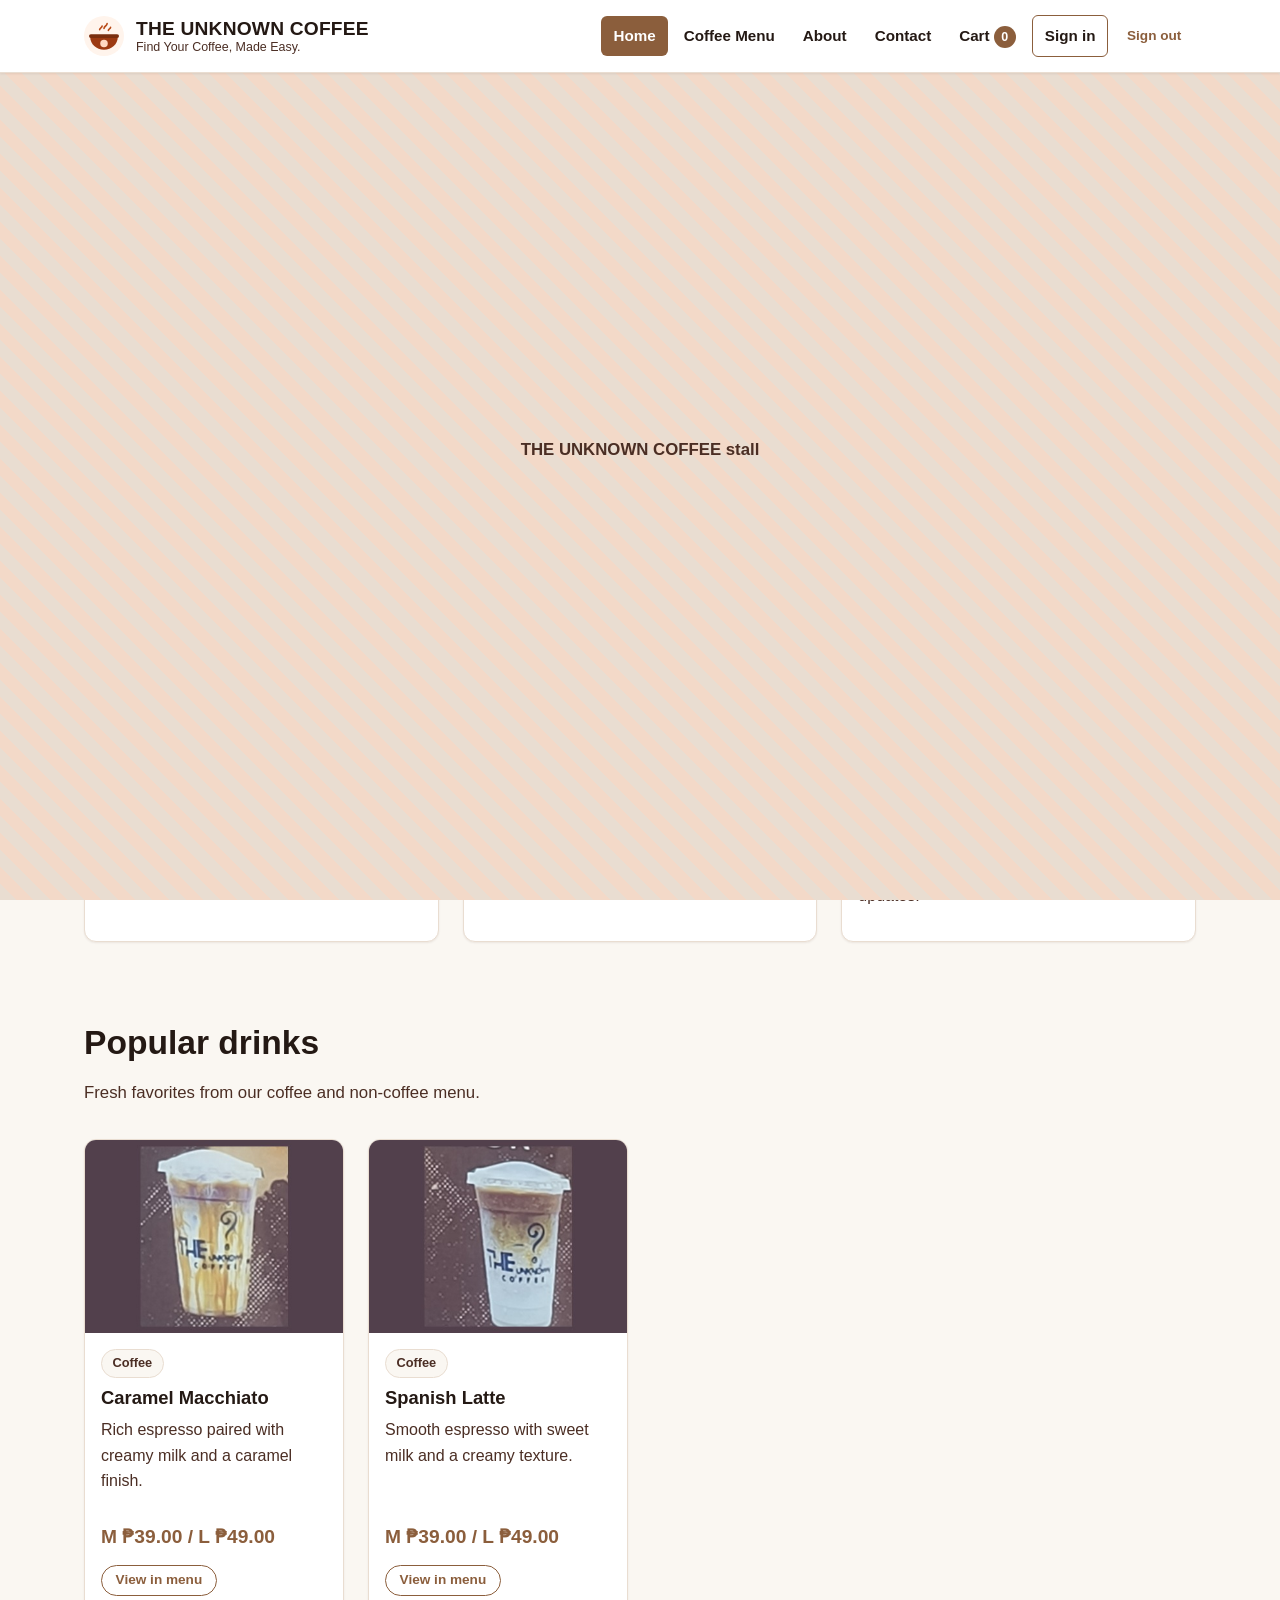
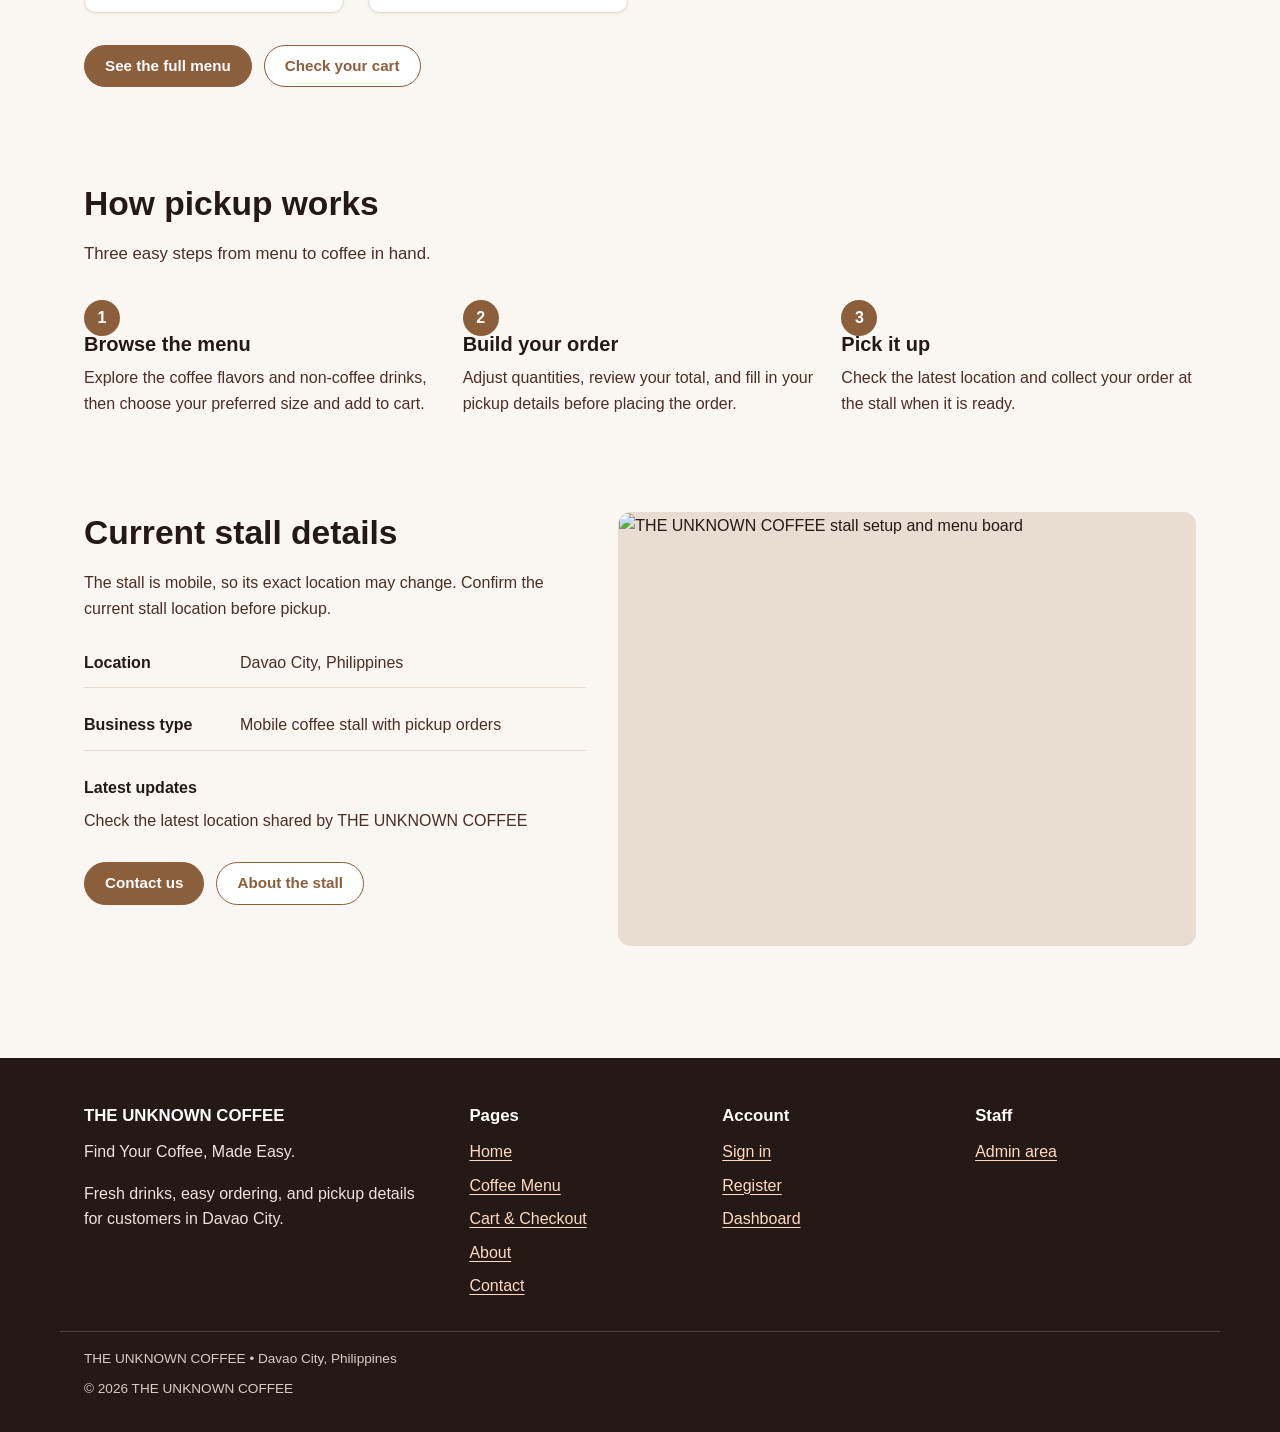
==== commit fb58ca19: "Finalize THE UNKNOWN COFFEE website" ====
--- a/index.html
+++ b/index.html
@@ -3,8 +3,8 @@
 <head>
   <meta charset="utf-8">
   <meta name="viewport" content="width=device-width, initial-scale=1">
-  <title>Lutong Lokal — Good food, less waiting.</title>
-  <meta name="description" content="Lutong Lokal is a classroom prototype of a Filipino carinderia ordering website. Browse the demo menu, build a cart and place a demo pickup order.">
+  <title>THE UNKNOWN COFFEE — Find Your Coffee, Made Easy.</title>
+  <meta name="description" content="THE UNKNOWN COFFEE — a mobile coffee stall in Davao City. Browse the menu, build your cart and place an order.">
   <link rel="icon" href="assets/img/favicon.svg" type="image/svg+xml">
   <link rel="stylesheet" href="assets/css/style.css">
 </head>
@@ -16,8 +16,8 @@
       <a class="brand" href="index.html">
         <img class="brand-mark" src="assets/img/favicon.svg" alt="" width="40" height="40">
         <span class="brand-text">
-          <strong>Lutong Lokal</strong>
-          <small>Good food, less waiting.</small>
+          <strong>THE UNKNOWN COFFEE</strong>
+          <small>Find Your Coffee, Made Easy.</small>
         </span>
       </a>
 
@@ -29,7 +29,7 @@
       <nav class="primary-nav" id="primary-nav" aria-label="Main navigation">
         <ul>
           <li><a href="index.html">Home</a></li>
-          <li><a href="menu.html">Food Menu</a></li>
+          <li><a href="menu.html">Coffee Menu</a></li>
           <li><a href="about.html">About</a></li>
           <li><a href="contact.html">Contact</a></li>
           <li>
@@ -49,60 +49,49 @@
   </header>
 
   <main id="main">
-    <!-- Hero -->
     <section class="hero">
       <div class="container hero-grid">
         <div>
-          <span class="hero-eyebrow">Carinderia-style Filipino comfort food</span>
-          <h1>Lutong Lokal</h1>
+          <span class="hero-eyebrow">Mobile coffee stall in Davao City</span>
+          <h1>THE UNKNOWN COFFEE</h1>
+          <p class="hero-lead">Find Your Coffee, Made Easy.</p>
           <p class="hero-lead">
-            Home-cooked ulam, pancit and puso that is cooked when you order it.
-            Browse the menu, build your cart, and collect your meal at the counter —
-            good food, less waiting.
+            Fresh coffee and non-coffee drinks prepared when you order.
+            Discover the menu, build your cart, and pick up your drink from the current stall location.
           </p>
           <div class="button-row">
-            <a class="btn btn-primary btn-lg" href="menu.html">Browse the food menu</a>
-            <a class="btn btn-outline btn-lg" href="#how-it-works">How pickup works</a>
-          </div>
-          <div class="demo-note">
-            <span aria-hidden="true">&#9432;</span>
-            <p>
-              <strong>This is an IT105 classroom prototype.</strong>
-              The stall, the menu items, the prices and all orders are demonstration data.
-              No real payment is taken and no food is actually being sold.
-            </p>
+            <a class="btn btn-primary btn-lg" href="menu.html">View Menu</a>
+            <a class="btn btn-outline btn-lg" href="cart.html">Order Now</a>
           </div>
         </div>
 
         <div class="hero-media">
           <img
-            src="https://commons.wikimedia.org/wiki/Special:FilePath/Busy%20Food%20Stall%20Counter.jpg?width=800"
-            alt="A busy food stall counter with prepared dishes lined up for serving"
+            src="assets/img/IMG_20261023_155423_323.jpg"
+            alt="THE UNKNOWN COFFEE mobile cart"
             width="800" height="533" decoding="async"
-            data-fallback-text="Busy food stall counter">
+            data-fallback-text="THE UNKNOWN COFFEE cart">
           <div class="card-fallback" hidden>
-            <span data-fallback-label>Busy food stall counter</span>
-          </div>
-        </div>
-      </div>
-    </section>
-
-    <!-- Why Lutong Lokal -->
+            <span data-fallback-label>THE UNKNOWN COFFEE cart</span>
+          </div>
+        </div>
+      </div>
+    </section>
+
     <section class="section-tight" aria-labelledby="why-heading">
       <div class="container">
         <div class="section-head">
           <h2 id="why-heading">Why people keep coming back</h2>
-          <p>Three simple promises that shape every plate we send out of the kitchen.</p>
+          <p>Simple, fresh drinks made for pickup and easy ordering.</p>
         </div>
 
         <div class="grid-3">
           <article class="card">
             <div class="card-body">
-              <span class="feature-icon" aria-hidden="true">&#127859;</span>
-              <h3 class="card-title">Cooked when you order</h3>
+              <span class="feature-icon" aria-hidden="true">&#9749;</span>
+              <h3 class="card-title">Made fresh</h3>
               <p class="card-text">
-                Nothing sits under a lamp. Your ulam is cooked after you order it,
-                so the sauce is still hot when you arrive.
+                Each drink is prepared after you place your order so it tastes fresh and ready to enjoy.
               </p>
             </div>
           </article>
@@ -110,10 +99,9 @@
           <article class="card">
             <div class="card-body">
               <span class="feature-icon" aria-hidden="true">&#9200;</span>
-              <h3 class="card-title">Ready in about 15 minutes</h3>
+              <h3 class="card-title">Quick pickup</h3>
               <p class="card-text">
-                Order, wait for the kitchen queue, then collect at the counter.
-                Good food, less waiting — that is the whole idea.
+                Order in advance, then grab your coffee when it is ready without the wait in line.
               </p>
             </div>
           </article>
@@ -121,10 +109,9 @@
           <article class="card">
             <div class="card-body">
               <span class="feature-icon" aria-hidden="true">&#128205;</span>
-              <h3 class="card-title">Pickup only</h3>
+              <h3 class="card-title">Current location info</h3>
               <p class="card-text">
-                No delivery fee and no rider waiting outside. Come and get your
-                order while it is still steaming.
+                The stall may move between locations, so the website helps customers check the latest updates.
               </p>
             </div>
           </article>
@@ -132,20 +119,18 @@
       </div>
     </section>
 
-    <!-- Signature dishes -->
     <section class="section section-tint" aria-labelledby="featured-heading">
       <div class="container">
         <div class="section-head">
-          <h2 id="featured-heading">Signature dishes</h2>
-          <p>A few of the plates that keep regulars coming back. All prices below are sample demo prices.</p>
+          <h2 id="featured-heading">Popular drinks</h2>
+          <p>Fresh favorites from our coffee and non-coffee menu.</p>
         </div>
 
         <div class="grid" id="featured-grid">
           <noscript>
             <p class="alert alert-info">
-              JavaScript is turned off, so the featured dishes cannot be listed here.
-              The full menu still works without JavaScript — open the
-              <a href="menu.html">Food Menu</a> page.
+              JavaScript is turned off, so featured drinks cannot be shown here.
+              Please open the <a href="menu.html">Coffee Menu</a> page for the full list.
             </p>
           </noscript>
         </div>
@@ -157,81 +142,71 @@
       </div>
     </section>
 
-    <!-- How it works -->
     <section class="section" id="how-it-works" aria-labelledby="how-heading">
       <div class="container">
         <div class="section-head">
           <h2 id="how-heading">How pickup works</h2>
-          <p>Three steps from browsing to collecting your meal.</p>
+          <p>Three easy steps from menu to coffee in hand.</p>
         </div>
 
         <ol class="steps">
           <li>
-            <h3>Browse and search</h3>
+            <h3>Browse the menu</h3>
             <p class="text-muted mb-0">
-              Use the search box to look for a dish by name, or filter by
-              category — ulam, noodles, rice and sides, snacks, sweets or drinks.
-            </p>
-          </li>
-          <li>
-            <h3>Build your cart</h3>
+              Explore the coffee flavors and non-coffee drinks, then choose your preferred size and add to cart.
+            </p>
+          </li>
+          <li>
+            <h3>Build your order</h3>
             <p class="text-muted mb-0">
-              Add the dishes you want and adjust the quantity in your cart.
-              Sold-out dishes are blocked from being ordered.
-            </p>
-          </li>
-          <li>
-            <h3>Place a demo order</h3>
+              Adjust quantities, review your total, and fill in your pickup details before placing the order.
+            </p>
+          </li>
+          <li>
+            <h3>Pick it up</h3>
             <p class="text-muted mb-0">
-              Leave your pickup details, submit the order and track its status —
-              Pending, Preparing, Ready for Pickup, then Completed.
+              Check the latest location and collect your order at the stall when it is ready.
             </p>
           </li>
         </ol>
       </div>
     </section>
 
-    <!-- Visit band -->
     <section class="section section-tint" aria-labelledby="visit-heading">
       <div class="container split-layout">
         <div>
-          <h2 id="visit-heading">Visit the counter</h2>
+          <h2 id="visit-heading">Current stall details</h2>
           <p class="text-muted">
-            In this prototype the stall address below is a made-up demonstration
-            address. It is not a real business location.
+            The stall is mobile, so its exact location may change. Confirm the current stall location before pickup.
           </p>
           <dl class="info-rows">
             <div class="info-row">
-              <dt>Demo address</dt>
-              <dd>12 Maharlika Street, Barangay San Isidro (sample address)</dd>
+              <dt>Location</dt>
+              <dd>Davao City, Philippines</dd>
             </div>
             <div class="info-row">
-              <dt>Kitchen hours</dt>
-              <dd>Monday to Sunday, 10:00 AM to 9:00 PM</dd>
+              <dt>Business type</dt>
+              <dd>Mobile coffee stall with pickup orders</dd>
             </div>
             <div class="info-row">
-              <dt>Pickup counter</dt>
-              <dd>Window 2 — look for the orange sign</dd>
-            </div>
-            <div class="info-row">
-              <dt>Average wait</dt>
-              <dd>About 15 minutes for a demo order</dd>
+              <dt>Latest updates</dt>
+              <dd>Check the latest location shared by THE UNKNOWN COFFEE</dd>
             </div>
           </dl>
           <div class="button-row" style="margin-bottom: 0;">
-            <a class="btn btn-primary" href="contact.html">Contact the stall</a>
-            <a class="btn btn-outline" href="about.html">About Lutong Lokal</a>
+            <a class="btn btn-primary" href="contact.html">Contact us</a>
+            <a class="btn btn-outline" href="about.html">About the stall</a>
           </div>
         </div>
 
         <div class="media-block">
           <img
-            src="https://commons.wikimedia.org/wiki/Special:FilePath/Dynamite%20lumpia%20(Dinamita)%20at%20a%20street%20food%20stall%20(Philippines)%2001.jpg?width=640"
-            alt="Dynamite lumpia being prepared at a street food stall in the Philippines"
+            src="assets/img/IMG_20261023_155454_862.jpg"
+            alt="THE UNKNOWN COFFEE stall setup and menu board"
             width="640" height="533" loading="lazy" decoding="async"
-            data-fallback-text="Dynamite lumpia at a street food stall">
+            data-fallback-text="THE UNKNOWN COFFEE stall">
           <div class="card-fallback" hidden>
-            <span data-fallback-label>Dynamite lumpia at a street food stall</span>
+            <span data-fallback-label>THE UNKNOWN COFFEE stall</span>
           </div>
         </div>
       </div>
@@ -241,52 +216,42 @@
   <footer class="site-footer">
     <div class="container footer-grid">
       <div>
-        <h2>Lutong Lokal</h2>
-        <p>Good food, less waiting.</p>
-        <p>
-          A web development prototype built for the IT105 course.
-          Every meal, price, order and account on this site is demonstration data.
-        </p>
+        <h2>THE UNKNOWN COFFEE</h2>
+        <p>Find Your Coffee, Made Easy.</p>
+        <p>Fresh drinks, easy ordering, and pickup details for customers in Davao City.</p>
       </div>
 
       <div>
         <h3>Pages</h3>
         <ul class="footer-list">
           <li><a href="index.html">Home</a></li>
-          <li><a href="menu.html">Food Menu</a></li>
-          <li><a href="cart.html">Cart &amp; pickup</a></li>
+          <li><a href="menu.html">Coffee Menu</a></li>
+          <li><a href="cart.html">Cart &amp; Checkout</a></li>
           <li><a href="about.html">About</a></li>
           <li><a href="contact.html">Contact</a></li>
         </ul>
       </div>
 
       <div>
-        <h3>Your account</h3>
+        <h3>Account</h3>
         <ul class="footer-list">
-          <li><a href="login.html">Sign in (demo)</a></li>
-          <li><a href="register.html">Register (demo)</a></li>
-          <li><a href="dashboard.html">User dashboard</a></li>
+          <li><a href="login.html">Sign in</a></li>
+          <li><a href="register.html">Register</a></li>
+          <li><a href="dashboard.html">Dashboard</a></li>
         </ul>
       </div>
 
       <div>
         <h3>Staff</h3>
         <ul class="footer-list">
-          <li><a href="admin.html">Admin demo area</a></li>
-        </ul>
-        <p style="margin-top: 1rem;">
-          <span class="badge badge-soldout">Demo area</span>
-        </p>
+          <li><a href="admin.html">Admin area</a></li>
+        </ul>
       </div>
     </div>
 
     <div class="container footer-bottom">
-      <p>
-        Prototype for IT105 Web Development. Menu data, orders, accounts and messages
-        are stored only in this browser. Photos are from Wikimedia Commons under
-        Creative Commons licences — full credits are in the README.
-      </p>
-      <p>&copy; <span data-current-year>2026</span> Lutong Lokal prototype. Not a real business.</p>
+      <p>THE UNKNOWN COFFEE • Davao City, Philippines</p>
+      <p>&copy; <span data-current-year>2026</span> THE UNKNOWN COFFEE</p>
     </div>
   </footer>
 
--- a/assets/css/style.css
+++ b/assets/css/style.css
@@ -1,5 +1,5 @@
 /* ==========================================================================
-   Lutong Lokal — IT105 Web Development Prototype
+   THE UNKNOWN COFFEE — IT105 Web Development Prototype
    Shared stylesheet for every page.
 
    Table of contents
@@ -19,23 +19,23 @@
    1. Design tokens
    -------------------------------------------------------------------------- */
 :root {
-  /* Brand colours — warm, home-cooking palette */
-  --brand-900: #3A1C0B;
-  --brand-800: #5A2A12;
-  --brand-700: #7A2E0E;
-  --brand-600: #9C3A12;   /* primary button background */
-  --brand-500: #B84A17;
-  --brand-100: #F7DFD0;
-  --brand-050: #FFF4EC;   /* page tint */
+  /* Brand colours — black, white, coffee brown */
+  --brand-900: #241914;   /* deep espresso */
+  --brand-800: #4B2E24;   /* dark coffee brown */
+  --brand-700: #8B5E3C;   /* medium coffee brown */
+  --brand-600: #8B5E3C;   /* primary button background */
+  --brand-500: #8B5E3C;
+  --brand-100: #E9DDD1;   /* light beige */
+  --brand-050: #FAF7F2;   /* warm off-white */
 
   /* Neutral colours */
-  --ink: #33302E;        /* body text */
-  --ink-muted: #5C554E;  /* secondary text */
+  --ink: #241914;        /* body text */
+  --ink-muted: #4B2E24;  /* secondary text */
   --surface: #FFFFFF;
-  --surface-alt: #FBF6F1;
-  --page-bg: #FDF8F3;
-  --border: #E4D9CC;
-  --border-strong: #CBBBA8;
+  --surface-alt: #FAF7F2;
+  --page-bg: #FAF7F2;
+  --border: #E9DDD1;
+  --border-strong: #8B5E3C;
 
   /* Semantic colours */
   --success-bg: #E7F6EC;
@@ -52,9 +52,9 @@
   --info-text: #1E3A8A;
 
   /* Admin area accent (kept visually separate from user features) */
-  --admin-bg: #FEF3C7;
-  --admin-border: #D89B12;
-  --admin-text: #78350F;
+  --admin-bg: #FAF7F2;
+  --admin-border: #8B5E3C;
+  --admin-text: #241914;
 
   /* Spacing scale (4px base) */
   --space-1: 0.25rem;
@@ -1288,6 +1288,36 @@
   margin-bottom: var(--space-4);
 }
 
+.menu-results {
+  display: block;
+}
+
+.menu-category {
+  margin-bottom: var(--space-6);
+}
+
+.menu-category > h2 {
+  margin-bottom: var(--space-4);
+}
+
+.drink-purchase {
+  flex: 1 1 100%;
+}
+
+.drink-purchase select {
+  width: 100%;
+  padding: 0.55rem 0.7rem;
+  border: 1px solid var(--border-strong);
+  border-radius: var(--radius-sm);
+  background: var(--surface);
+  color: var(--ink);
+  font: inherit;
+}
+
+.menu-category .card-footer {
+  align-items: stretch;
+}
+
 .result-count strong { color: var(--brand-900); }
 
 .add-to-cart-btn[disabled],
@@ -1559,6 +1589,13 @@
   h1 { font-size: 1.9rem; }
   .card-footer { flex-direction: column; align-items: stretch; }
   .card-footer .btn { width: 100%; }
+.size-select { padding: 0.3rem 0.5rem; border: 1px solid var(--border); border-radius: var(--radius-sm); background: var(--surface); color: var(--ink); font: inherit; font-size: 0.85rem; }
+.menu-photo { margin-bottom: var(--space-5); text-align: center; }
+.menu-photo img { max-width: 100%; height: auto; border-radius: var(--radius); box-shadow: var(--shadow-md); }
+.payment-options { display: flex; flex-direction: column; gap: var(--space-2); }
+.payment-option { display: flex; align-items: center; gap: var(--space-2); padding: var(--space-2); border: 1px solid var(--border); border-radius: var(--radius-sm); cursor: pointer; }
+.payment-option:hover { background: var(--surface-alt); }
+.payment-option input { margin: 0; }
   .button-row .btn { flex: 1 1 auto; }
   .form-card { padding: var(--space-4); }
 }
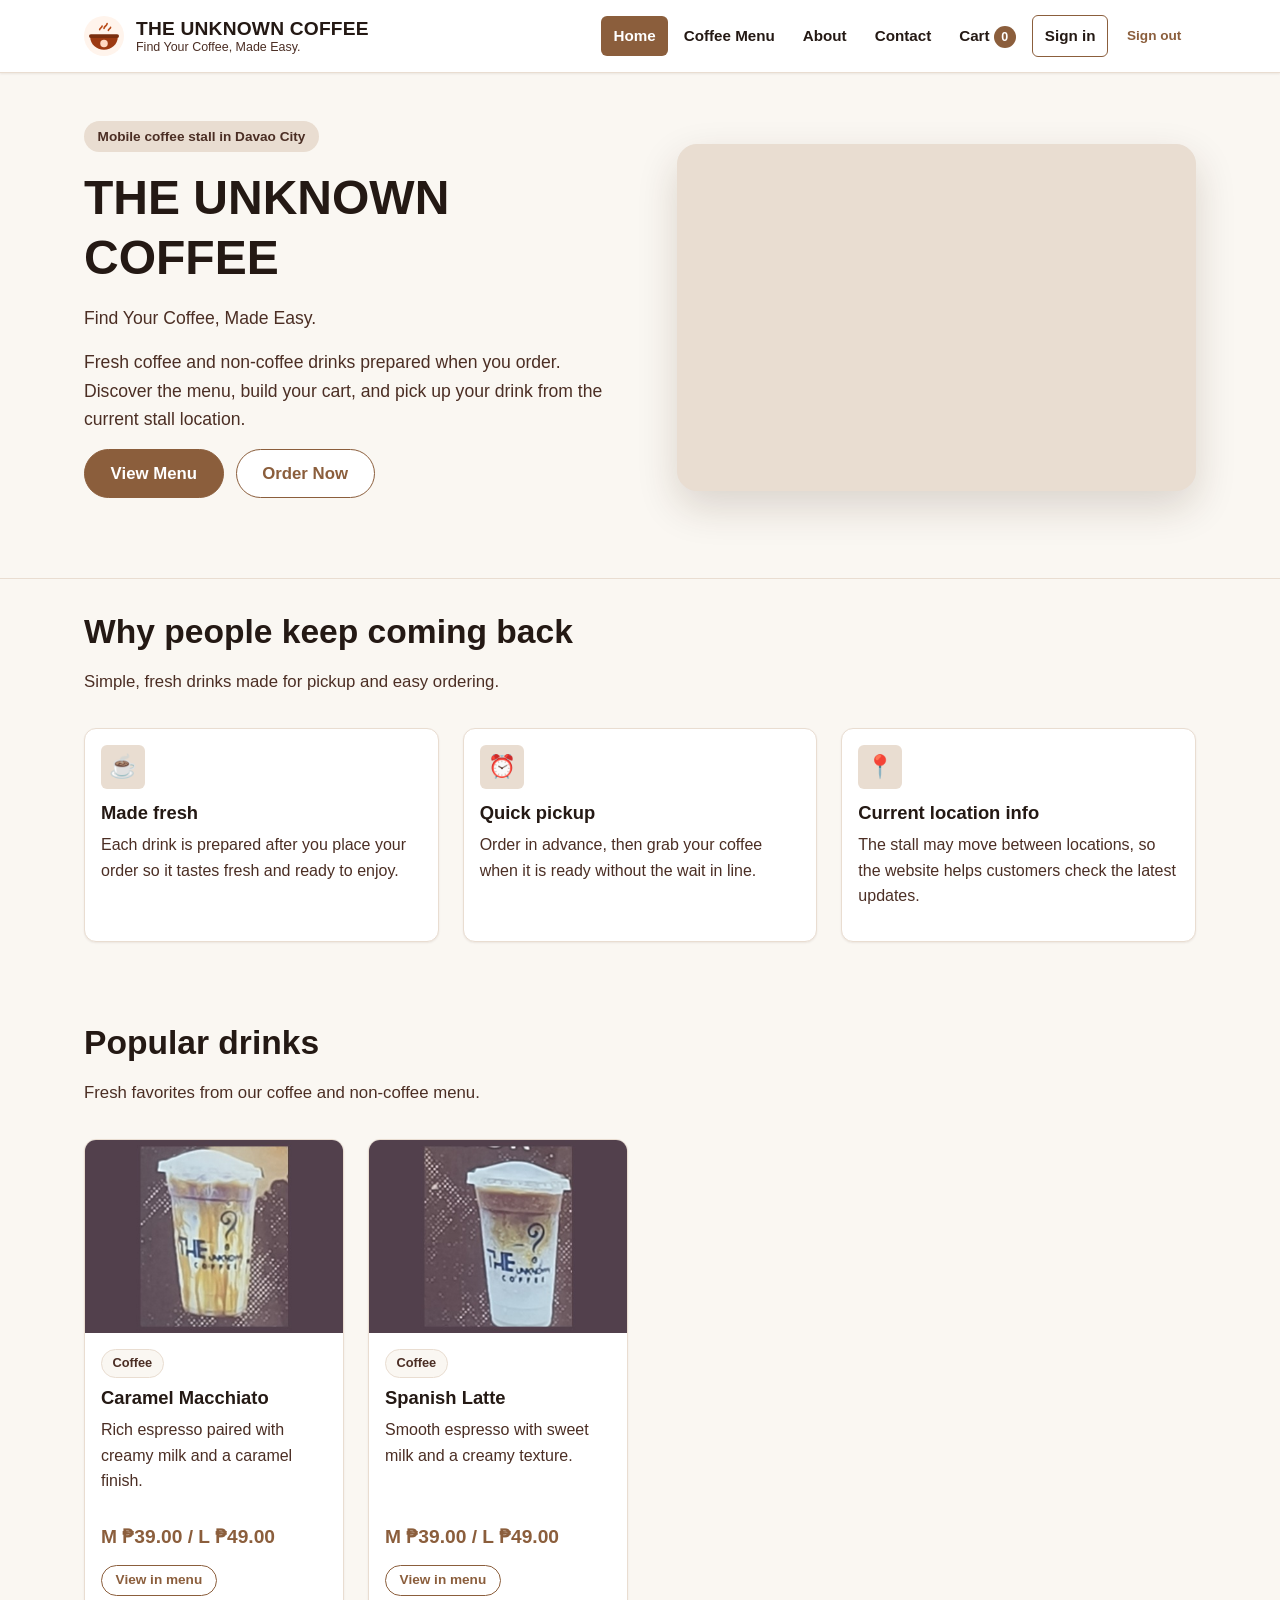
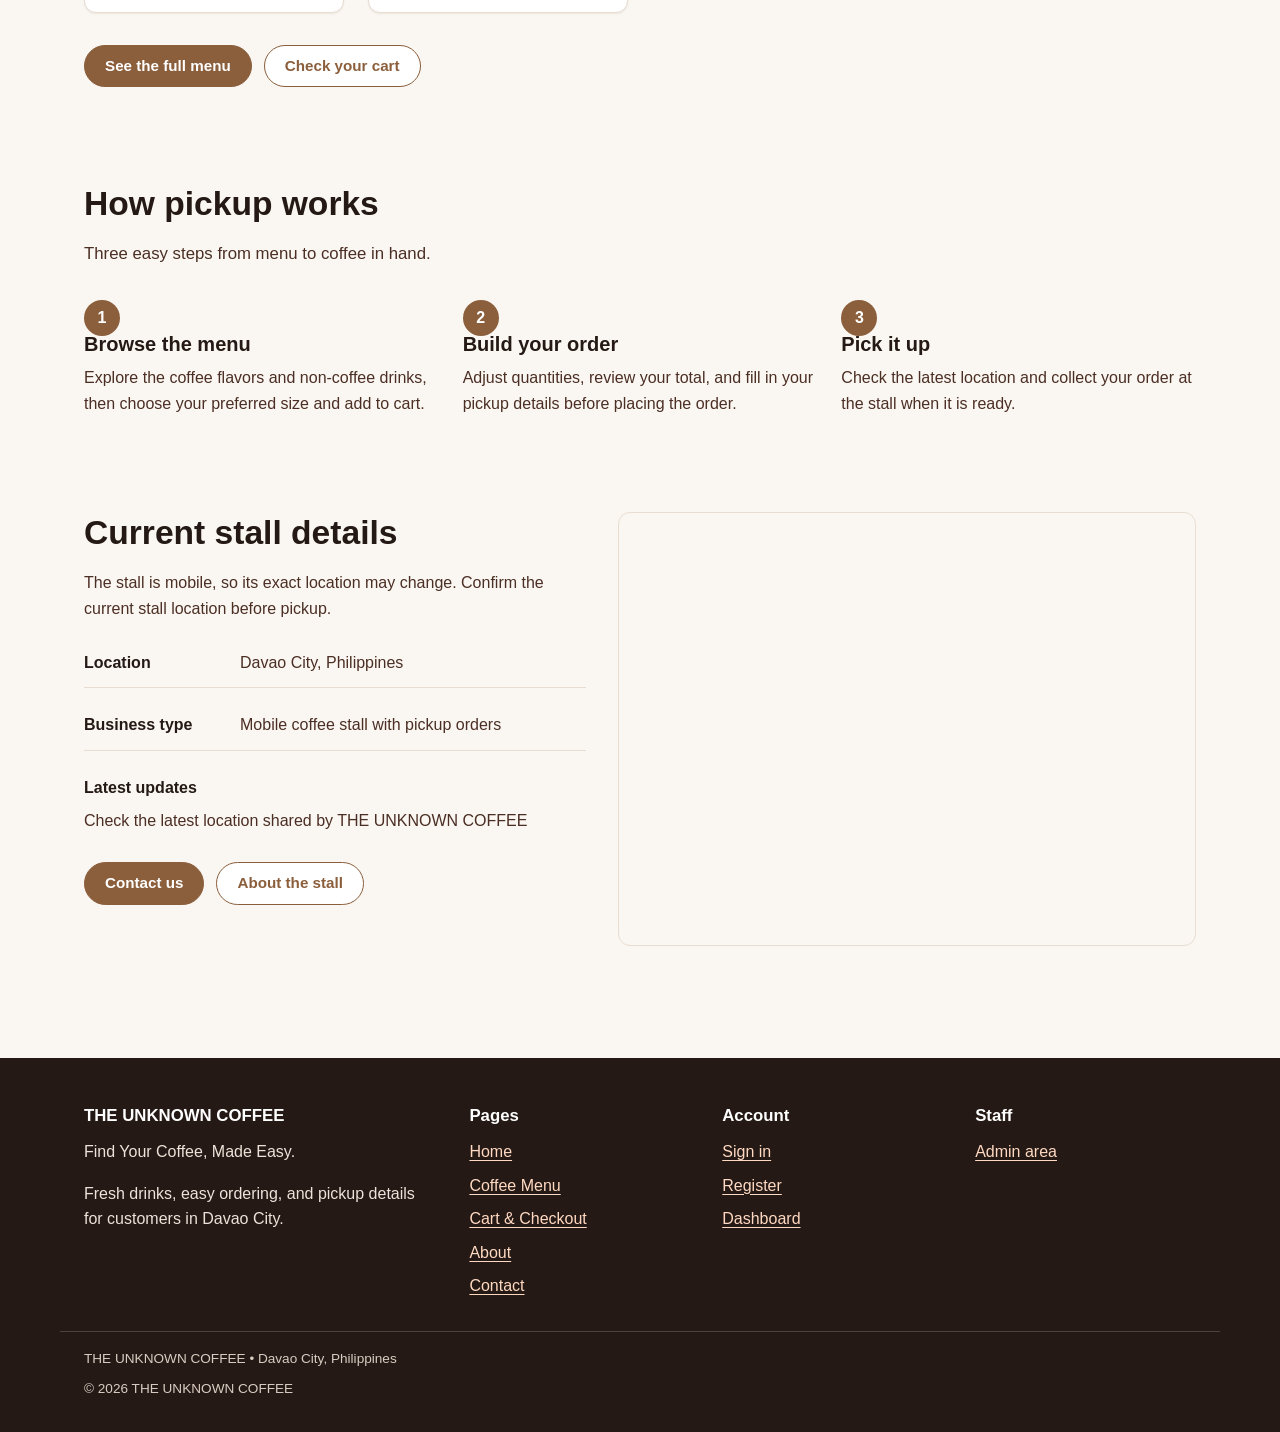
==== commit 6edf9c23: "Fix homepage coffee hero image" ====
--- a/index.html
+++ b/index.html
@@ -201,7 +201,7 @@
 
         <div class="media-block">
           <img
-            src="assets/img/IMG_20261023_155454_862.jpg"
+            src="assets/img/IMG_20261023_155423_323.jpg"
             alt="THE UNKNOWN COFFEE stall setup and menu board"
             width="640" height="533" loading="lazy" decoding="async"
             data-fallback-text="THE UNKNOWN COFFEE stall">
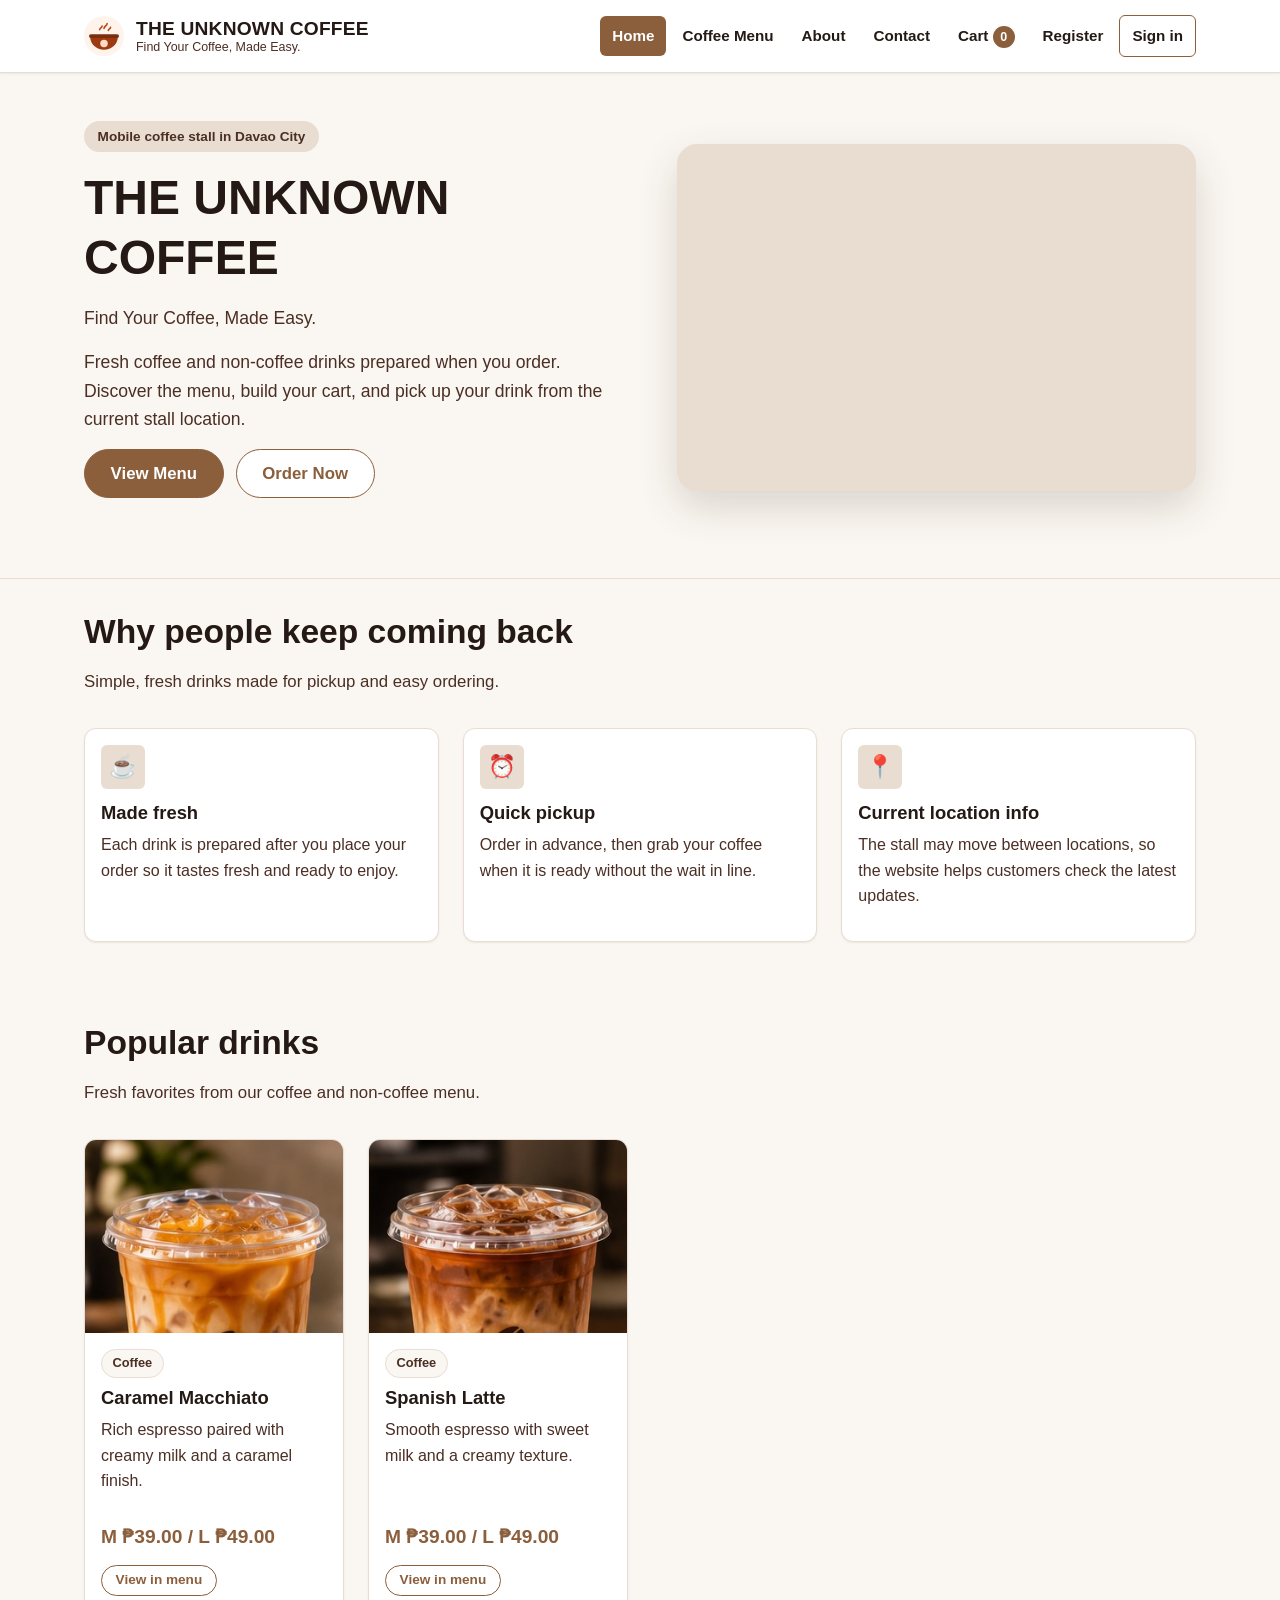
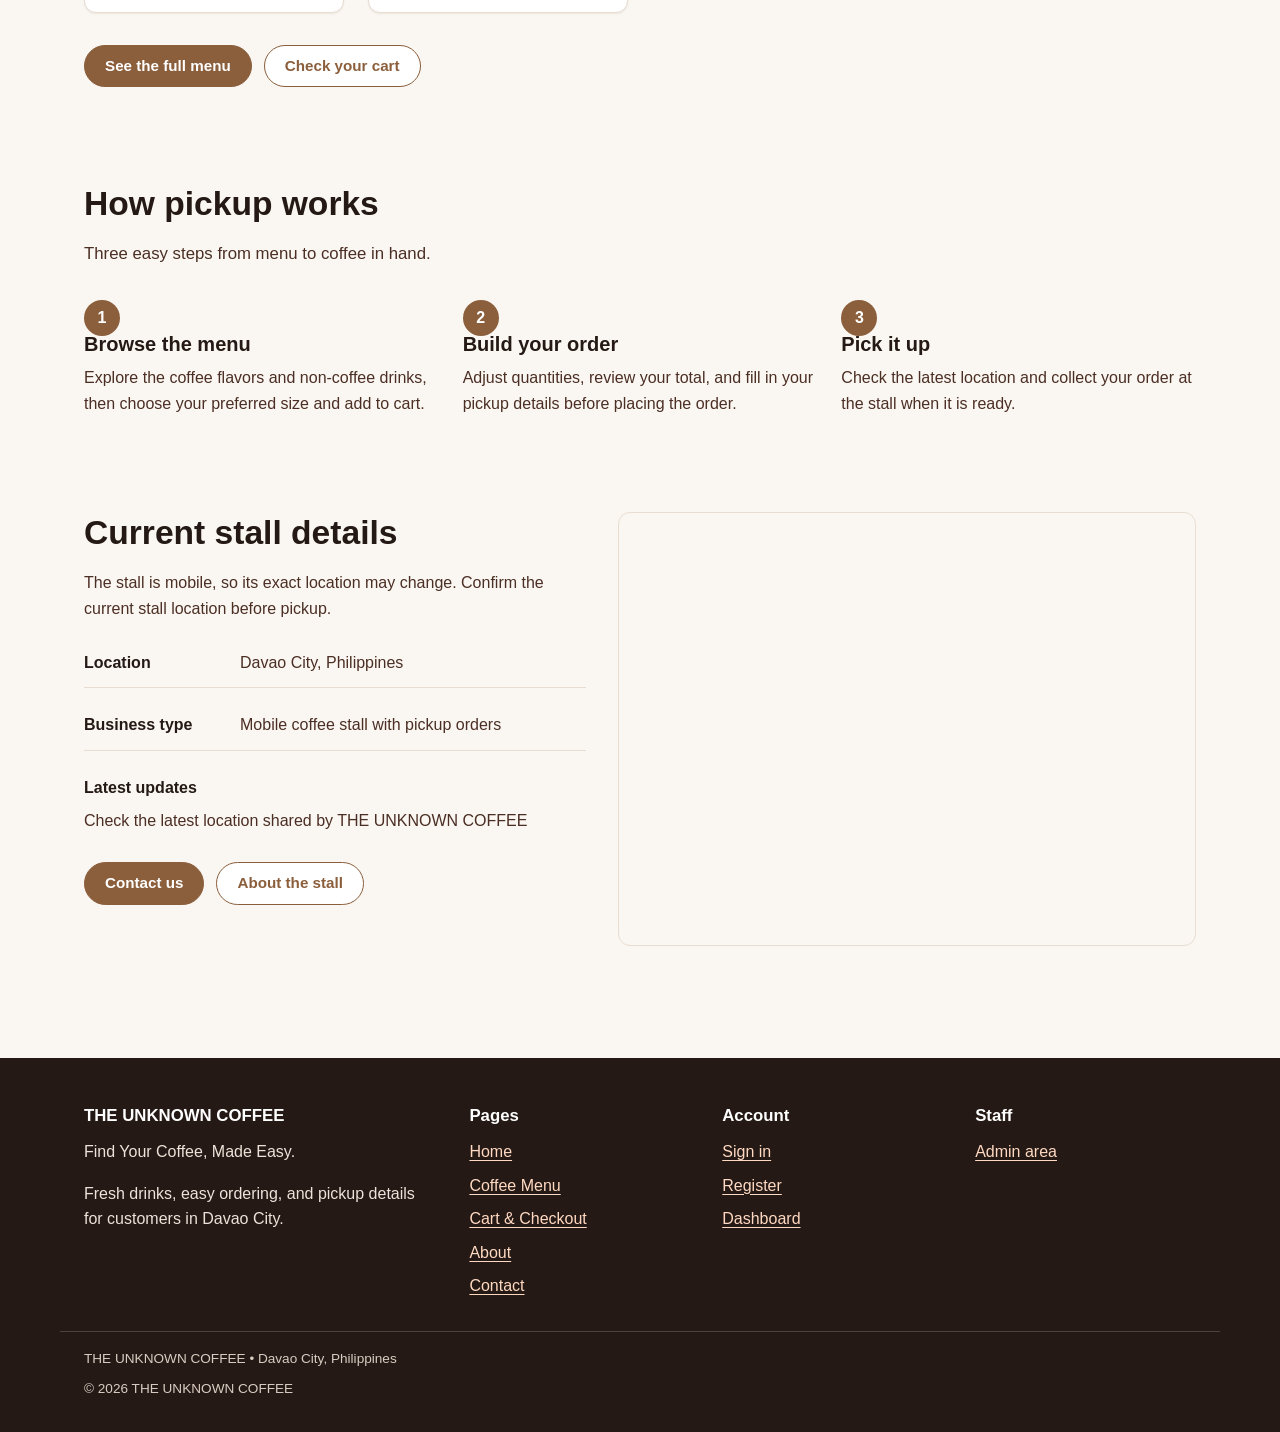
==== commit ce4027ae: "Update coffee website redesign and images" ====
--- a/index.html
+++ b/index.html
@@ -37,12 +37,9 @@
               Cart <span class="cart-badge" data-cart-count>0</span>
             </a>
           </li>
-          <li>
-            <a href="login.html" class="nav-account" data-account-link data-nav-pages="login.html register.html dashboard.html admin.html">Sign in</a>
-          </li>
-          <li>
-            <button class="btn btn-ghost btn-sm" type="button" data-sign-out hidden>Sign out</button>
-          </li>
+          <li data-register-nav><a href="register.html">Register</a></li>
+          <li data-account-nav><a href="login.html" class="nav-account" data-account-link>Sign in</a></li>
+          <li data-sign-out-nav hidden><button class="btn btn-ghost btn-sm" type="button" data-sign-out>Sign out</button></li>
         </ul>
       </nav>
     </div>
--- a/assets/css/style.css
+++ b/assets/css/style.css
@@ -96,6 +96,10 @@
 *::before,
 *::after {
   box-sizing: border-box;
+}
+
+[hidden] {
+  display: none !important;
 }
 
 html {
@@ -616,14 +620,17 @@
 .card-media {
   position: relative;
   aspect-ratio: 4 / 3;
-  background: var(--brand-100);
+  background: var(--brand-050);
   overflow: hidden;
+  display: grid;
+  place-items: center;
 }
 
 .card-img {
   width: 100%;
   height: 100%;
-  object-fit: cover;
+  object-fit: contain;
+  object-position: center;
 }
 
 .card-fallback {
@@ -709,6 +716,72 @@
   padding: var(--space-5);
 }
 
+.auth-heading {
+  max-width: 680px;
+  text-align: center;
+}
+
+.auth-heading .breadcrumb ol {
+  justify-content: center;
+}
+
+.auth-heading > p {
+  margin-inline: auto;
+}
+
+.auth-section {
+  padding-top: var(--space-5);
+}
+
+.auth-shell {
+  max-width: 580px;
+}
+
+.auth-shell-login {
+  max-width: 460px;
+}
+
+.auth-card {
+  padding: clamp(1.25rem, 3vw, 2rem);
+}
+
+.auth-card h2 {
+  font-size: 1.5rem;
+  margin-bottom: var(--space-2);
+}
+
+.auth-note {
+  font-size: 0.94rem;
+  margin-bottom: var(--space-4);
+}
+
+.auth-register-fields {
+  grid-template-columns: minmax(0, 1fr);
+  gap: var(--space-3);
+}
+
+.auth-field-wide,
+.auth-actions {
+  grid-column: 1 / -1;
+}
+
+.auth-actions {
+  display: grid;
+  gap: var(--space-3);
+  margin-top: var(--space-2);
+}
+
+.auth-actions .btn {
+  width: 100%;
+}
+
+.auth-switch {
+  margin: 0;
+  color: var(--ink-muted);
+  text-align: center;
+  font-size: 0.92rem;
+}
+
 .form-grid {
   display: grid;
   gap: var(--space-4);
@@ -716,6 +789,7 @@
 
 @media (min-width: 640px) {
   .form-grid-2 { grid-template-columns: 1fr 1fr; }
+  .auth-register-fields { grid-template-columns: repeat(2, minmax(0, 1fr)); }
 }
 
 .field {
@@ -747,6 +821,127 @@
 }
 
 .field-error[hidden] { display: none; }
+
+.password-field {
+  position: relative;
+  display: flex;
+  align-items: center;
+}
+
+.password-field input {
+  padding-right: 3.25rem;
+}
+
+.password-toggle {
+  position: absolute;
+  right: 0.5rem;
+  top: 50%;
+  transform: translateY(-50%);
+  border: none;
+  background: transparent;
+  color: var(--brand-700);
+  cursor: pointer;
+  font: inherit;
+  font-weight: 700;
+  padding: 0.25rem 0.5rem;
+  border-radius: var(--radius-sm);
+}
+
+.password-toggle:hover,
+.password-toggle:focus-visible {
+  background: var(--brand-050);
+}
+
+.password-strength {
+  margin-top: var(--space-2);
+  border: 1px solid var(--border);
+  border-radius: var(--radius-sm);
+  background: var(--surface-alt);
+  padding: var(--space-3);
+}
+
+.password-meter {
+  position: relative;
+  width: 100%;
+  height: 0.55rem;
+  border-radius: var(--radius-pill);
+  background: #E8E4E0;
+  overflow: hidden;
+}
+
+.password-meter-fill {
+  display: block;
+  height: 100%;
+  width: 0%;
+  border-radius: inherit;
+  transition: width 0.2s ease, background-color 0.2s ease;
+  background: var(--danger-text);
+}
+
+.password-strength[data-level="weak"] .password-meter-fill {
+  background: var(--danger-text);
+}
+
+.password-strength[data-level="fair"] .password-meter-fill {
+  background: #D97706;
+}
+
+.password-strength[data-level="strong"] .password-meter-fill {
+  background: var(--success-text);
+}
+
+.strength-row {
+  display: flex;
+  justify-content: space-between;
+  gap: var(--space-4);
+  align-items: center;
+  margin-top: var(--space-2);
+  font-size: 0.84rem;
+}
+
+.strength-label {
+  font-weight: 700;
+  color: var(--brand-900);
+}
+
+.strength-hint {
+  color: var(--ink-muted);
+}
+
+.password-requirements {
+  list-style: none;
+  margin: var(--space-2) 0 0;
+  padding: 0;
+  display: grid;
+  gap: var(--space-1) var(--space-4);
+}
+
+.password-requirements li {
+  display: flex;
+  align-items: center;
+  gap: var(--space-2);
+  font-size: 0.8rem;
+  color: var(--ink-muted);
+}
+
+@media (min-width: 520px) {
+  .password-requirements { grid-template-columns: repeat(2, minmax(0, 1fr)); }
+}
+
+.password-requirements li::before {
+  content: "○";
+  color: var(--ink-muted);
+  font-weight: 700;
+}
+
+.password-requirements li.is-met {
+  color: var(--success-text);
+}
+
+.password-requirements li.is-met::before {
+  content: "✓";
+  color: var(--success-text);
+}
 
 input[type="text"],
 input[type="email"],
@@ -754,6 +949,7 @@
 input[type="search"],
 input[type="number"],
 input[type="datetime-local"],
+input[type="password"],
 select,
 textarea {
   font: inherit;
@@ -1331,41 +1527,72 @@
 /* --------------------------------------------------------------------------
    11. Cart page
    -------------------------------------------------------------------------- */
+.cart-page-section {
+  padding-top: var(--space-5);
+}
+
+.cart-page-container {
+  max-width: 1200px;
+}
+
 .cart-layout {
   display: grid;
-  gap: var(--space-6);
-  grid-template-columns: 1fr;
+  gap: var(--space-5);
+  grid-template-columns: minmax(0, 1.12fr) minmax(360px, 0.88fr);
   align-items: start;
 }
 
-@media (min-width: 940px) {
-  .cart-layout { grid-template-columns: 1.5fr 1fr; }
+.cart-items-card,
+.cart-pickup-card {
+  min-width: 0;
+  background: var(--surface);
+  border: 1px solid var(--border);
+  border-radius: var(--radius);
+  box-shadow: var(--shadow-sm);
+  padding: clamp(1.1rem, 2.2vw, 1.65rem);
+}
+
+.cart-items-card h2,
+.cart-pickup-card h2 {
+  font-size: 1.45rem;
+  margin-bottom: var(--space-4);
 }
 
 .cart-line {
   display: grid;
-  grid-template-columns: 84px 1fr;
+  grid-template-columns: 124px minmax(0, 1fr);
   gap: var(--space-4);
   padding: var(--space-4) 0;
   border-bottom: 1px solid var(--border);
 }
 
+.cart-line:first-child {
+  padding-top: 0;
+}
+
 .cart-line:last-child { border-bottom: 0; }
 
 .cart-line-media {
+  position: relative;
   border-radius: var(--radius-sm);
   overflow: hidden;
-  background: var(--brand-100);
+  background: var(--brand-050);
+  border: 1px solid var(--border);
   aspect-ratio: 1 / 1;
 }
 
 .cart-line-media img {
   width: 100%;
   height: 100%;
-  object-fit: cover;
-}
-
-.cart-line-body { min-width: 0; }
+  object-fit: contain;
+  object-position: center;
+  padding: 5px;
+}
+
+.cart-line-body {
+  min-width: 0;
+  align-self: center;
+}
 
 .cart-line-name {
   font-family: var(--font-display);
@@ -1391,7 +1618,7 @@
   display: inline-flex;
   align-items: center;
   border: 1px solid var(--border-strong);
-  border-radius: var(--radius-pill);
+  border-radius: var(--radius-sm);
   overflow: hidden;
   background: var(--surface);
 }
@@ -1412,7 +1639,7 @@
 .qty-btn[disabled] { opacity: 0.45; cursor: not-allowed; }
 
 .qty-input {
-  width: 56px;
+  width: 48px;
   height: 40px;
   min-height: 40px;
   border: 0;
@@ -1436,25 +1663,54 @@
   outline-offset: -3px;
 }
 
+.cart-line-actions > .price {
+  color: var(--brand-900);
+}
+
 .link-button {
+  min-height: 40px;
   border: 0;
-  background: none;
-  padding: 0;
+  background: transparent;
+  padding: 0 var(--space-2);
   font: inherit;
   font-size: 0.9rem;
   color: var(--danger-text);
   text-decoration: underline;
+  text-underline-offset: 3px;
   cursor: pointer;
 }
 
 .link-button:hover { color: #991B1B; }
 
+.cart-items-footer {
+  display: grid;
+  gap: var(--space-3);
+  border-top: 1px solid var(--border);
+  padding-top: var(--space-4);
+}
+
+.cart-items-footer > .link-button {
+  justify-self: start;
+}
+
+.cart-order-summary {
+  background: var(--surface-alt);
+  border: 1px solid var(--border);
+  border-radius: var(--radius-sm);
+  padding: var(--space-4);
+}
+
+.cart-order-summary h3 {
+  font-size: 1.05rem;
+  margin-bottom: var(--space-2);
+}
+
 .cart-summary {
-  background: var(--surface);
-  border: 1px solid var(--border);
-  border-radius: var(--radius);
-  padding: var(--space-5);
-  box-shadow: var(--shadow-sm);
+  background: transparent;
+  border: 0;
+  border-radius: 0;
+  padding: 0;
+  box-shadow: none;
 }
 
 .summary-row {
@@ -1467,14 +1723,122 @@
 
 .summary-row.total {
   border-top: 2px solid var(--border);
-  margin-top: var(--space-3);
+  margin-top: var(--space-2);
   padding-top: var(--space-3);
   color: var(--brand-900);
   font-weight: 700;
-  font-size: 1.15rem;
-}
-
-.summary-row.total .price { font-size: 1.35rem; }
+  font-size: 1.05rem;
+}
+
+.summary-row.total .price { font-size: 1.25rem; }
+
+.cart-pickup-card > .text-muted {
+  margin-top: calc(-1 * var(--space-2));
+  margin-bottom: var(--space-4);
+  font-size: 0.92rem;
+}
+
+.cart-pickup-card .form-grid {
+  gap: var(--space-3);
+}
+
+.cart-pickup-card .field {
+  gap: 2px;
+}
+
+.cart-pickup-card .field label {
+  font-size: 0.9rem;
+}
+
+.cart-pickup-card textarea {
+  min-height: 84px;
+}
+
+.cart-pickup-card .field-hint {
+  margin-bottom: 0;
+  font-size: 0.8rem;
+}
+
+.cart-pickup-card .button-row {
+  margin-top: var(--space-2);
+}
+
+.cart-pickup-card .btn-block {
+  min-height: 50px;
+}
+
+.cart-pickup-card form > .form-grid > .field-hint:last-child {
+  line-height: 1.45;
+}
+
+.cart-page-section > .container > .alert,
+.cart-page-section > .container > .order-success,
+.cart-page-section > .container > .empty-state {
+  max-width: 900px;
+  margin-inline: auto;
+}
+
+@media (max-width: 939px) {
+  .cart-layout {
+    grid-template-columns: minmax(0, 1.1fr) minmax(300px, 0.9fr);
+  }
+}
+
+@media (max-width: 760px) {
+  .cart-layout {
+    grid-template-columns: minmax(0, 1fr);
+  }
+
+  .cart-pickup-card {
+    order: 2;
+  }
+}
+
+@media (max-width: 520px) {
+  .cart-page-section {
+    padding-block: var(--space-5);
+  }
+
+  .cart-items-card,
+  .cart-pickup-card {
+    padding: var(--space-4);
+  }
+
+  .cart-line {
+    grid-template-columns: 104px minmax(0, 1fr);
+    gap: var(--space-3);
+  }
+
+  .cart-line-actions {
+    column-gap: var(--space-2);
+  }
+
+  .cart-line-actions > .price {
+    font-size: 1.05rem;
+  }
+
+  .qty-btn {
+    width: 38px;
+    height: 42px;
+  }
+
+  .qty-input {
+    width: 42px;
+    height: 42px;
+  }
+
+  .cart-summary { padding: 0; }
+}
+
+@media (max-width: 360px) {
+  .cart-line {
+    grid-template-columns: 88px minmax(0, 1fr);
+  }
+
+  .cart-line-actions {
+    gap: var(--space-1);
+  }
+}
 
 .order-success {
   border: 2px solid var(--success-border);
@@ -1507,11 +1871,6 @@
   font-weight: 600;
 }
 
-@media (max-width: 520px) {
-  .cart-line { grid-template-columns: 64px 1fr; gap: var(--space-3); }
-  .cart-summary { padding: var(--space-4); }
-}
-
 /* --------------------------------------------------------------------------
    12. Dashboard and admin pages
    -------------------------------------------------------------------------- */
@@ -1532,6 +1891,214 @@
   gap: var(--space-4);
 }
 
+.dashboard-section {
+  padding-block: var(--space-5) var(--space-7);
+}
+
+.dashboard-shell,
+.admin-shell {
+  max-width: 1150px;
+}
+
+.dashboard-guest {
+  max-width: 740px;
+  margin-inline: auto;
+  padding: var(--space-5);
+}
+
+.dashboard-guest .button-row {
+  margin-bottom: var(--space-5);
+}
+
+.dashboard-guest-title {
+  margin: 0 0 var(--space-3);
+  padding-top: var(--space-4);
+  border-top: 1px solid var(--border);
+  font-size: 1.08rem;
+}
+
+.dashboard-grid {
+  display: grid;
+  grid-template-columns: minmax(0, 1.45fr) minmax(280px, 0.85fr);
+  gap: var(--space-5);
+  align-items: start;
+}
+
+.dashboard-panel,
+.admin-panel {
+  min-width: 0;
+  padding: var(--space-5);
+  background: var(--surface);
+  border: 1px solid var(--border);
+  border-radius: var(--radius);
+  box-shadow: var(--shadow-sm);
+}
+
+.dashboard-panel > h2,
+.dashboard-panel-heading h2,
+.admin-panel > h2 {
+  margin-bottom: var(--space-2);
+  font-size: 1.35rem;
+}
+
+.dashboard-panel > .text-muted,
+.dashboard-panel-heading .text-muted,
+.admin-panel > .text-muted {
+  margin-bottom: var(--space-4);
+  font-size: 0.92rem;
+}
+
+.dashboard-panel-heading {
+  display: flex;
+  align-items: flex-start;
+  justify-content: space-between;
+  gap: var(--space-3);
+  margin-bottom: var(--space-4);
+}
+
+.dashboard-panel-heading h2,
+.dashboard-panel-heading .text-muted {
+  margin-bottom: var(--space-1);
+}
+
+.dashboard-panel-heading .btn {
+  flex: 0 0 auto;
+}
+
+.dashboard-orders .empty-state {
+  padding: var(--space-4);
+}
+
+.dashboard-orders .empty-state h3 {
+  margin-bottom: var(--space-2);
+}
+
+.dashboard-orders .empty-state p {
+  margin-bottom: var(--space-3);
+}
+
+.dashboard-orders .empty-state .button-row {
+  margin-bottom: 0;
+}
+
+.account-panel .info-rows {
+  gap: 0;
+  margin-bottom: var(--space-4);
+}
+
+.account-panel .info-row {
+  display: grid;
+  grid-template-columns: minmax(88px, 0.75fr) minmax(0, 1.25fr);
+  gap: var(--space-1) var(--space-3);
+  padding-block: var(--space-2);
+  font-size: 0.9rem;
+}
+
+.account-panel .info-row dt {
+  min-width: 0;
+}
+
+.account-panel .info-row dd {
+  overflow-wrap: anywhere;
+}
+
+.dashboard-actions {
+  margin: 0;
+}
+
+.admin-section {
+  padding-block: var(--space-5) var(--space-7);
+}
+
+.admin-dashboard {
+  display: grid;
+  gap: var(--space-5);
+}
+
+.admin-dashboard > .alert {
+  margin: 0;
+}
+
+.admin-warning {
+  margin-bottom: var(--space-4);
+}
+
+.admin-warning p {
+  margin: 0;
+  font-size: 0.9rem;
+}
+
+.admin-overview {
+  display: grid;
+  gap: var(--space-4);
+}
+
+.admin-overview h2 {
+  margin-bottom: var(--space-1);
+  font-size: 1.55rem;
+}
+
+.admin-overview p {
+  margin: 0;
+}
+
+.admin-stats {
+  display: grid;
+  grid-template-columns: repeat(4, minmax(0, 1fr));
+  gap: var(--space-3);
+}
+
+.admin-stat {
+  display: grid;
+  gap: var(--space-1);
+  padding: var(--space-4);
+  background: var(--surface);
+  border: 1px solid var(--border);
+  border-radius: var(--radius);
+  box-shadow: var(--shadow-sm);
+}
+
+.admin-stat-label {
+  color: var(--ink-muted);
+  font-size: 0.86rem;
+}
+
+.admin-stat strong {
+  font-size: 1.65rem;
+  line-height: 1.2;
+  color: var(--brand-800);
+}
+
+.admin-panel {
+  padding: clamp(1rem, 2.4vw, 1.5rem);
+}
+
+.admin-menu-layout {
+  display: grid;
+  grid-template-columns: minmax(0, 1.45fr) minmax(300px, 0.9fr);
+  gap: var(--space-5);
+  align-items: start;
+}
+
+.admin-menu-layout > * {
+  min-width: 0;
+}
+
+#admin-messages {
+  display: grid;
+  grid-template-columns: repeat(auto-fit, minmax(min(100%, 320px), 1fr));
+  gap: var(--space-3);
+}
+
+#admin-messages .card {
+  margin: 0 !important;
+}
+
+.admin-shell > #admin-denied {
+  max-width: 700px;
+  margin-inline: auto;
+}
+
 .order-card-head {
   display: flex;
   flex-wrap: wrap;
@@ -1580,6 +2147,21 @@
 
 @media (max-width: 520px) {
   .order-card-head { flex-direction: column; align-items: flex-start; }
+  .auth-register-fields { grid-template-columns: minmax(0, 1fr); }
+  .auth-field-wide,
+  .auth-actions { grid-column: auto; }
+  .dashboard-panel-heading { flex-direction: column; }
+  .dashboard-panel-heading .btn { width: 100%; }
+  .account-panel .info-row { grid-template-columns: 1fr; gap: 0; }
+  .dashboard-guest { padding: var(--space-4); }
+  .dashboard-guest-actions .btn { width: 100%; }
+  .admin-stats { grid-template-columns: repeat(2, minmax(0, 1fr)); }
+  .admin-menu-layout { grid-template-columns: minmax(0, 1fr); }
+}
+
+@media (max-width: 820px) {
+  .dashboard-grid { grid-template-columns: minmax(0, 1fr); }
+  .admin-menu-layout { grid-template-columns: minmax(0, 1fr); }
 }
 
 /* --------------------------------------------------------------------------
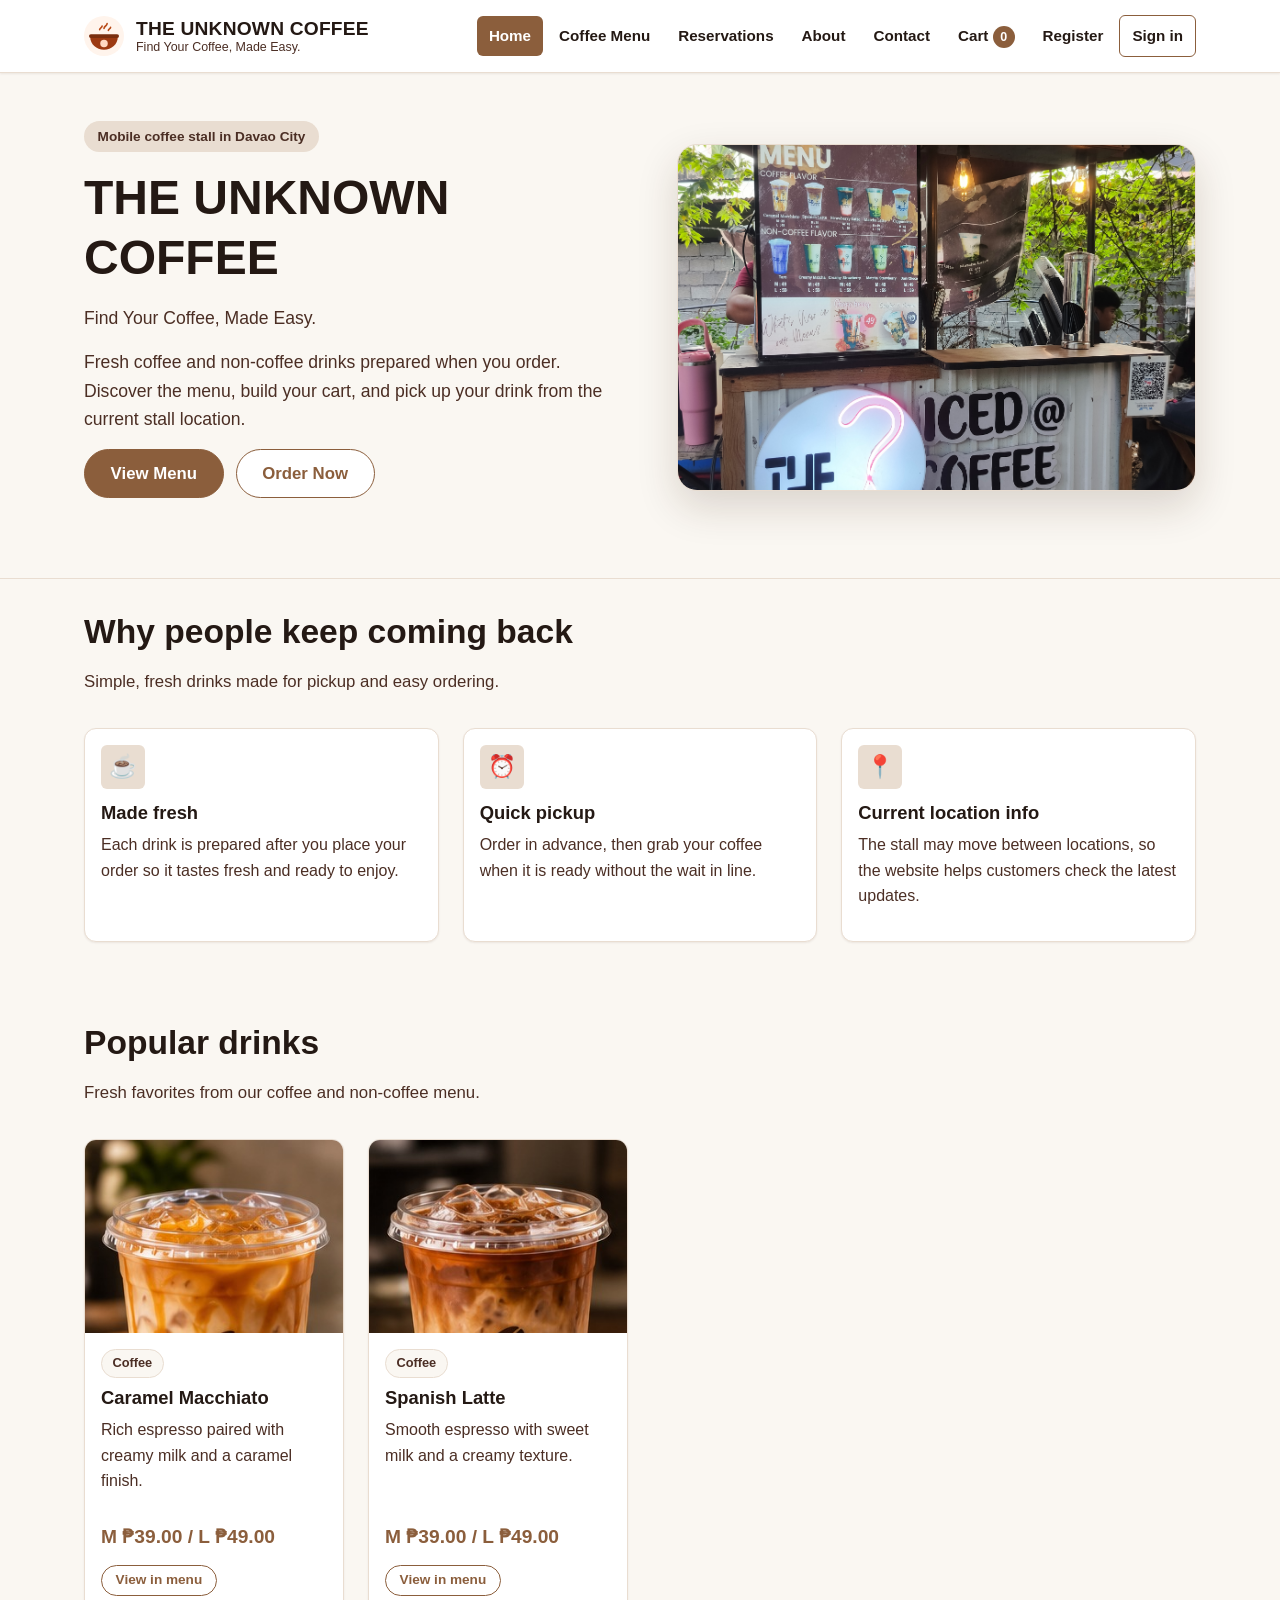
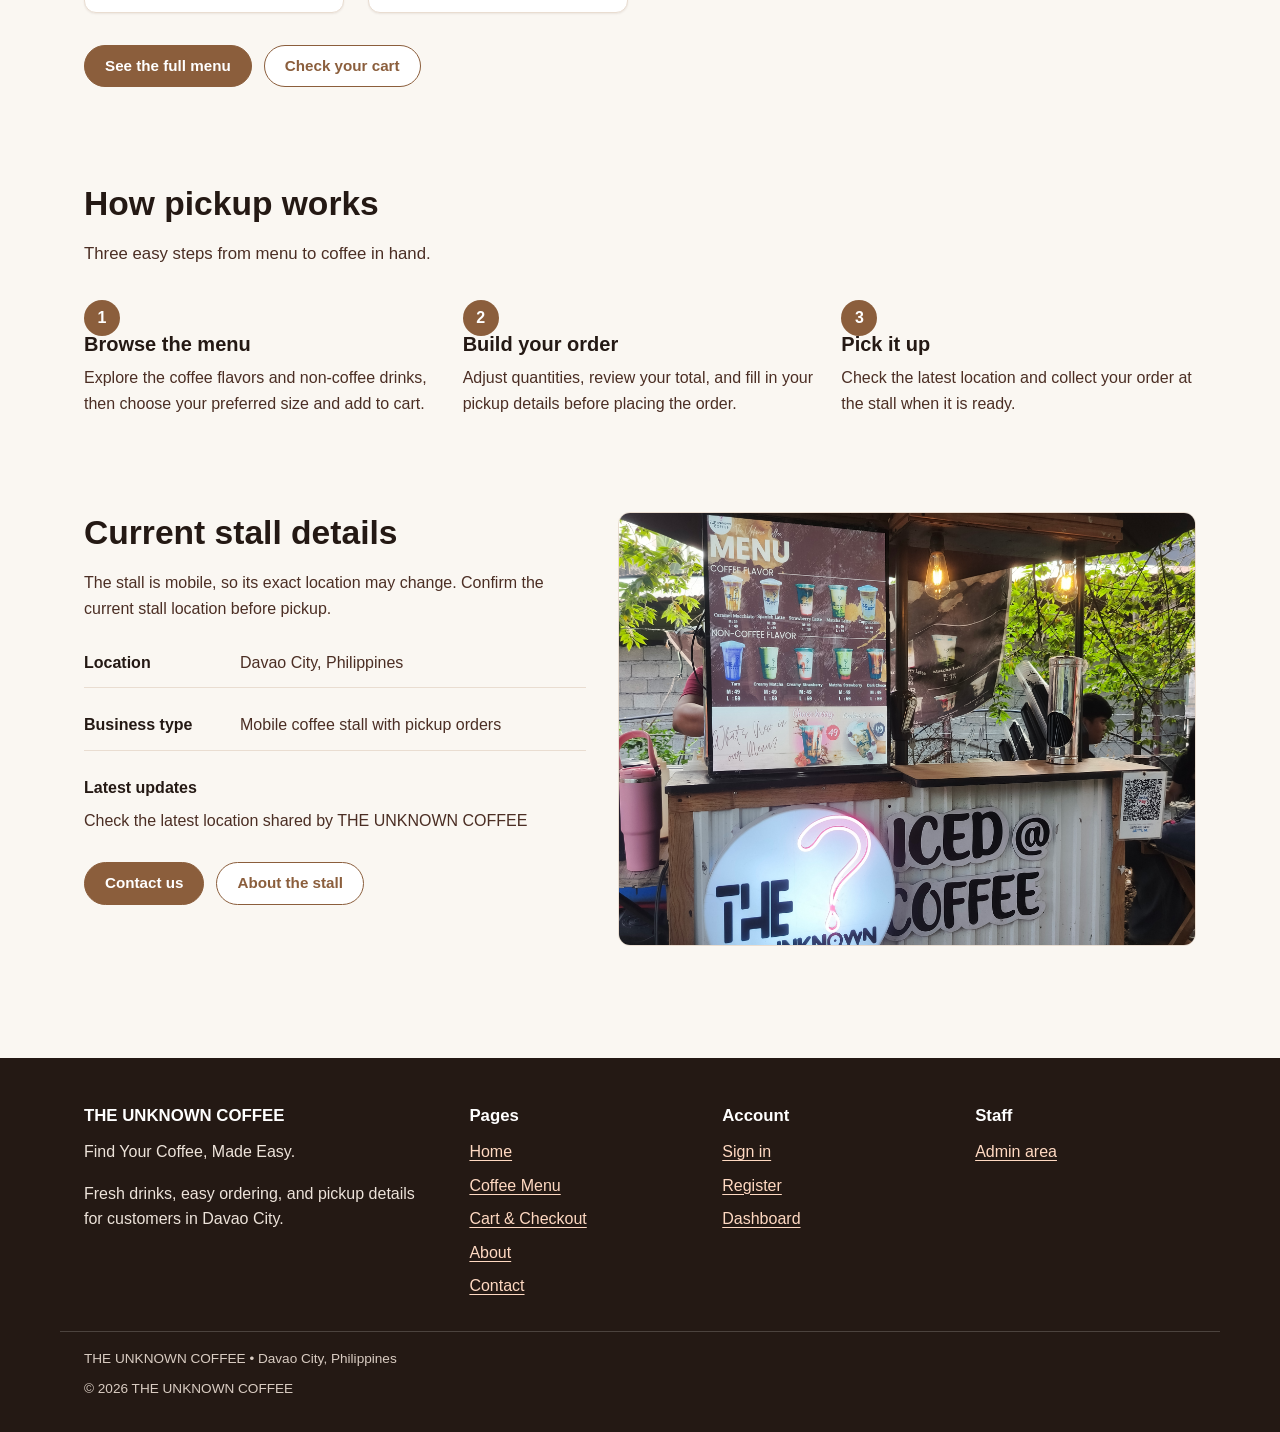
==== commit e7cbc1fb: "Add seat reservation system" ====
--- a/index.html
+++ b/index.html
@@ -30,6 +30,7 @@
         <ul>
           <li><a href="index.html">Home</a></li>
           <li><a href="menu.html">Coffee Menu</a></li>
+          <li><a href="reservations.html">Reservations</a></li>
           <li><a href="about.html">About</a></li>
           <li><a href="contact.html">Contact</a></li>
           <li>
--- a/assets/css/style.css
+++ b/assets/css/style.css
@@ -948,6 +948,8 @@
 input[type="tel"],
 input[type="search"],
 input[type="number"],
+input[type="date"],
+input[type="time"],
 input[type="datetime-local"],
 input[type="password"],
 select,
@@ -2186,3 +2188,600 @@
   .site-header, .site-footer, .nav-toggle, .button-row { display: none; }
   body { background: #FFFFFF; }
 }
+
+/* --------------------------------------------------------------------------
+   Seat reservations
+   -------------------------------------------------------------------------- */
+.reservation-section {
+  padding-block: var(--space-5) var(--space-7);
+}
+
+.reservation-shell {
+  max-width: 1160px;
+}
+
+.reservation-shell > .alert {
+  margin-bottom: var(--space-4);
+}
+
+.reservation-layout {
+  display: grid;
+  grid-template-columns: minmax(0, 1.65fr) minmax(280px, 0.75fr);
+  gap: var(--space-5);
+  align-items: start;
+}
+
+.reservation-main {
+  display: grid;
+  gap: var(--space-4);
+  min-width: 0;
+}
+
+.reservation-step,
+.reservation-booking-panel {
+  min-width: 0;
+  padding: clamp(1rem, 2.4vw, 1.5rem);
+  background: var(--surface);
+  border: 1px solid var(--border);
+  border-radius: var(--radius);
+  box-shadow: var(--shadow-sm);
+}
+
+.reservation-step-heading,
+.reservation-booking-heading {
+  display: flex;
+  align-items: flex-start;
+  gap: var(--space-3);
+  margin-bottom: var(--space-4);
+}
+
+.reservation-step-heading h2,
+.reservation-booking-heading h2 {
+  margin: 0 0 var(--space-1);
+  font-size: 1.25rem;
+}
+
+.reservation-step-heading p,
+.reservation-booking-heading p {
+  margin: 0;
+  font-size: 0.9rem;
+}
+
+.reservation-step-number {
+  display: inline-flex;
+  flex: 0 0 2rem;
+  width: 2rem;
+  height: 2rem;
+  align-items: center;
+  justify-content: center;
+  border-radius: 50%;
+  background: var(--brand-100);
+  color: var(--brand-800);
+  font-weight: 800;
+}
+
+.reservation-area-grid {
+  display: grid;
+  grid-template-columns: repeat(4, minmax(0, 1fr));
+  gap: var(--space-3);
+}
+
+.reservation-area-card {
+  display: flex;
+  min-width: 0;
+  flex-direction: column;
+  align-items: flex-start;
+  gap: var(--space-1);
+  padding: 0 0 var(--space-3);
+  overflow: hidden;
+  border: 1px solid var(--border);
+  border-radius: var(--radius);
+  background: var(--surface);
+  color: var(--ink);
+  text-align: left;
+  font: inherit;
+  cursor: pointer;
+  transition: border-color 0.15s ease, box-shadow 0.15s ease, transform 0.15s ease;
+}
+
+.reservation-area-card:hover,
+.reservation-area-card.is-selected {
+  border-color: var(--brand-700);
+  box-shadow: 0 0 0 2px rgba(139, 94, 60, 0.16);
+}
+
+.reservation-area-card:hover {
+  transform: translateY(-2px);
+}
+
+.reservation-area-card > strong,
+.reservation-area-card > span:not(.reservation-area-visual) {
+  margin-inline: var(--space-3);
+}
+
+.reservation-area-card > strong {
+  font-size: 0.9rem;
+  line-height: 1.3;
+}
+
+.reservation-area-card > span:not(.reservation-area-visual) {
+  color: var(--ink-muted);
+  font-size: 0.78rem;
+  line-height: 1.35;
+}
+
+.reservation-area-count {
+  color: var(--brand-800) !important;
+  font-weight: 700;
+}
+
+.reservation-area-visual {
+  position: relative;
+  display: block;
+  width: 100%;
+  height: 98px;
+  overflow: hidden;
+  background: linear-gradient(140deg, #E9DDD1, #FAF7F2);
+}
+
+.reservation-visual-window {
+  background: linear-gradient(135deg, #D7E8E9 0 48%, #F7E5CB 49% 100%);
+}
+
+.reservation-visual-indoor {
+  background: linear-gradient(145deg, #E6D0BD, #F9EFE3 58%, #C9A987);
+}
+
+.reservation-visual-outdoor {
+  background: linear-gradient(150deg, #C8DED0, #EAF0D7 55%, #D4B999);
+}
+
+.reservation-visual-regular {
+  background: linear-gradient(135deg, #EAD9C6, #F7EADB 52%, #D8BFA4);
+}
+
+.reservation-visual-piece {
+  position: absolute;
+  display: block;
+  border: 2px solid rgba(75, 46, 36, 0.56);
+}
+
+.reservation-visual-piece-0 {
+  left: 13%;
+  top: 16%;
+  width: 38%;
+  height: 42%;
+  border-radius: 4px;
+  background: rgba(255, 255, 255, 0.55);
+  box-shadow: inset 0 0 0 4px rgba(255, 255, 255, 0.5);
+}
+
+.reservation-visual-piece-1 {
+  left: 34%;
+  bottom: 17%;
+  width: 32%;
+  height: 19%;
+  border-radius: 50%;
+  background: #9B6847;
+  box-shadow: 0 5px 0 -2px #4B2E24;
+}
+
+.reservation-visual-piece-2 {
+  right: 14%;
+  bottom: 14%;
+  width: 18%;
+  height: 25%;
+  border-radius: 8px 8px 2px 2px;
+  background: rgba(75, 46, 36, 0.22);
+}
+
+.reservation-visual-indoor .reservation-visual-piece-0 {
+  border-radius: 7px 7px 2px 2px;
+  background: #A46F4C;
+}
+
+.reservation-visual-outdoor .reservation-visual-piece-0 {
+  left: 17%;
+  top: 13%;
+  width: 25%;
+  height: 45%;
+  border: 0;
+  border-radius: 50% 50% 5px 5px;
+  background: #6C8F6C;
+}
+
+.reservation-visual-outdoor .reservation-visual-piece-2 {
+  right: 18%;
+  bottom: 20%;
+  width: 13%;
+  height: 45%;
+  border: 0;
+  background: #79583F;
+  box-shadow: 10px 0 0 -4px #6C8F6C, -10px 0 0 -4px #6C8F6C;
+}
+
+.reservation-visual-regular .reservation-visual-piece-0 {
+  left: 15%;
+  top: 20%;
+  width: 25%;
+  height: 30%;
+  border-radius: 50%;
+  background: #FFFFFF99;
+}
+
+.reservation-fields {
+  margin-left: calc(2rem + var(--space-3));
+}
+
+.reservation-table-legend {
+  display: flex;
+  flex-wrap: wrap;
+  gap: var(--space-2) var(--space-4);
+  margin: 0 0 var(--space-3) calc(2rem + var(--space-3));
+  color: var(--ink-muted);
+  font-size: 0.82rem;
+}
+
+.reservation-table-legend > span {
+  display: inline-flex;
+  align-items: center;
+  gap: var(--space-2);
+}
+
+.legend-dot {
+  width: 0.7rem;
+  height: 0.7rem;
+  border-radius: 50%;
+  border: 1px solid transparent;
+}
+
+.legend-available {
+  background: var(--success-bg);
+  border-color: var(--success-border);
+}
+
+.legend-selected {
+  background: var(--brand-700);
+  border-color: var(--brand-800);
+}
+
+.legend-reserved {
+  background: var(--danger-bg);
+  border-color: var(--danger-border);
+}
+
+.reservation-table-grid {
+  display: grid;
+  grid-template-columns: repeat(3, minmax(0, 1fr));
+  gap: var(--space-3);
+  margin-left: calc(2rem + var(--space-3));
+}
+
+.reservation-table {
+  display: grid;
+  min-width: 0;
+  justify-items: center;
+  gap: 2px;
+  padding: var(--space-3) var(--space-2);
+  border: 1px solid var(--success-border);
+  border-radius: var(--radius);
+  background: var(--success-bg);
+  color: var(--success-text);
+  font: inherit;
+  cursor: pointer;
+}
+
+.reservation-table:hover:not(:disabled),
+.reservation-table.is-selected {
+  border-color: var(--brand-700);
+  background: var(--brand-050);
+  color: var(--brand-900);
+  box-shadow: 0 0 0 2px rgba(139, 94, 60, 0.16);
+}
+
+.reservation-table.is-selected {
+  background: var(--brand-700);
+  color: #FFFFFF;
+}
+
+.reservation-table.is-reserved,
+.reservation-table:disabled {
+  border-color: var(--danger-border);
+  background: var(--danger-bg);
+  color: var(--danger-text);
+  cursor: not-allowed;
+  opacity: 0.82;
+}
+
+.reservation-table:disabled:not(.is-reserved) {
+  border-color: var(--border);
+  background: var(--surface-alt);
+  color: var(--ink-muted);
+  opacity: 1;
+}
+
+.reservation-table-icon {
+  font-size: 1.2rem;
+  line-height: 1.3;
+}
+
+.reservation-table strong {
+  font-size: 0.9rem;
+}
+
+.reservation-table > span:not(.reservation-table-icon) {
+  font-size: 0.74rem;
+}
+
+.reservation-table-state {
+  margin-top: 2px;
+  font-weight: 700;
+}
+
+#reservation-table-help,
+#reservation-area-error,
+#reservation-tables-error {
+  margin-left: calc(2rem + var(--space-3));
+}
+
+.reservation-booking-panel {
+  position: sticky;
+  top: calc(var(--header-height) + var(--space-4));
+  display: grid;
+  gap: var(--space-4);
+}
+
+.reservation-booking-heading {
+  margin-bottom: 0;
+}
+
+.reservation-booking-panel .field {
+  gap: var(--space-1);
+}
+
+.reservation-booking-note {
+  margin: 0;
+  padding: var(--space-3);
+  border-radius: var(--radius-sm);
+  background: var(--brand-050);
+  color: var(--ink-muted);
+  font-size: 0.84rem;
+}
+
+.reservation-menu-link {
+  display: grid;
+  min-height: 44px;
+  place-items: center;
+  padding-block: var(--space-2);
+  color: var(--brand-800);
+  text-align: center;
+  font-size: 0.86rem;
+  font-weight: 700;
+}
+
+.reservation-storage-note {
+  margin: var(--space-4) 0 0;
+  color: var(--ink-muted);
+  text-align: center;
+  font-size: 0.82rem;
+}
+
+.reservation-confirmation {
+  display: grid;
+  grid-template-columns: auto minmax(0, 1fr);
+  gap: var(--space-4);
+  margin-bottom: var(--space-5);
+  padding: clamp(1rem, 2.4vw, 1.5rem);
+  border: 1px solid var(--success-border);
+  border-radius: var(--radius);
+  background: var(--success-bg);
+}
+
+.reservation-confirmation-mark {
+  display: grid;
+  width: 2.5rem;
+  height: 2.5rem;
+  place-items: center;
+  border-radius: 50%;
+  background: #FFFFFF;
+  color: var(--success-text);
+  font-size: 1.4rem;
+  font-weight: 800;
+}
+
+.reservation-eyebrow {
+  margin-bottom: var(--space-1);
+  color: var(--success-text);
+  font-size: 0.8rem;
+  font-weight: 800;
+  letter-spacing: 0.06em;
+  text-transform: uppercase;
+}
+
+.reservation-confirmation h2 {
+  margin-bottom: var(--space-2);
+  font-size: 1.4rem;
+}
+
+.reservation-confirmation-details {
+  display: grid;
+  grid-template-columns: repeat(2, minmax(0, 1fr));
+  gap: var(--space-3);
+  margin: var(--space-4) 0;
+}
+
+.reservation-confirmation-details > div {
+  min-width: 0;
+}
+
+.reservation-confirmation-details dt {
+  color: var(--ink-muted);
+  font-size: 0.78rem;
+}
+
+.reservation-confirmation-details dd {
+  margin: 0;
+  overflow-wrap: anywhere;
+  font-weight: 700;
+}
+
+.reservation-admin-heading {
+  display: flex;
+  align-items: flex-start;
+  justify-content: space-between;
+  gap: var(--space-3);
+}
+
+.reservation-admin-heading h2 {
+  margin-bottom: var(--space-1);
+}
+
+.reservation-admin-heading .text-muted {
+  margin-bottom: var(--space-4);
+}
+
+.reservation-inventory {
+  display: grid;
+  grid-template-columns: repeat(auto-fit, minmax(min(100%, 210px), 1fr));
+  gap: var(--space-3);
+  margin-bottom: var(--space-5);
+}
+
+.reservation-inventory-area {
+  min-width: 0;
+  padding: var(--space-3);
+  border: 1px solid var(--border);
+  border-radius: var(--radius-sm);
+  background: var(--surface-alt);
+}
+
+.reservation-inventory-area h3,
+.reservation-admin-area > h3 {
+  margin: 0 0 var(--space-2);
+  font-size: 1rem;
+}
+
+.reservation-inventory-area ul {
+  margin: 0;
+  padding-left: 1.1rem;
+  color: var(--ink-muted);
+  font-size: 0.82rem;
+}
+
+.reservation-admin-area + .reservation-admin-area {
+  margin-top: var(--space-5);
+}
+
+.reservation-admin-cards,
+.dashboard-reservations {
+  display: grid;
+  grid-template-columns: repeat(auto-fit, minmax(min(100%, 310px), 1fr));
+  gap: var(--space-3);
+}
+
+.reservation-admin-card,
+.reservation-customer-card {
+  min-width: 0;
+}
+
+.reservation-admin-details,
+.reservation-customer-summary {
+  margin-bottom: var(--space-2);
+  font-weight: 700;
+}
+
+.reservation-admin-table-id,
+.reservation-admin-requests,
+.reservation-customer-requests {
+  margin-bottom: var(--space-2);
+  font-size: 0.84rem;
+  overflow-wrap: anywhere;
+}
+
+.reservation-customer-actions {
+  margin: auto 0 0;
+  padding-top: var(--space-2);
+}
+
+.reservation-status-approved {
+  background: var(--success-bg);
+  border-color: var(--success-border);
+  color: var(--success-text);
+}
+
+.reservation-empty {
+  padding: var(--space-4);
+  text-align: center;
+}
+
+.reservation-empty h3 {
+  margin-bottom: var(--space-2);
+}
+
+.reservation-empty p {
+  margin-bottom: var(--space-3);
+}
+
+.reservation-guest-empty {
+  padding: var(--space-3);
+}
+
+@media (max-width: 960px) {
+  .reservation-layout {
+    grid-template-columns: minmax(0, 1fr);
+  }
+  .reservation-booking-panel {
+    position: static;
+  }
+  .reservation-area-grid {
+    grid-template-columns: repeat(2, minmax(0, 1fr));
+  }
+}
+
+@media (max-width: 600px) {
+  .reservation-area-grid {
+    grid-template-columns: minmax(0, 1fr);
+  }
+  .reservation-area-card {
+    display: grid;
+    grid-template-columns: 90px minmax(0, 1fr);
+    grid-template-rows: auto auto auto;
+    align-items: center;
+    padding: var(--space-2);
+  }
+  .reservation-area-visual {
+    grid-column: 1;
+    grid-row: 1 / 4;
+    width: 90px;
+    height: 68px;
+    border-radius: var(--radius-sm);
+  }
+  .reservation-area-card > strong,
+  .reservation-area-card > span:not(.reservation-area-visual) {
+    grid-column: 2;
+    margin-inline: var(--space-2);
+  }
+  .reservation-table-grid {
+    grid-template-columns: repeat(2, minmax(0, 1fr));
+  }
+  .reservation-table-grid,
+  .reservation-table-legend,
+  .reservation-fields,
+  #reservation-table-help,
+  #reservation-area-error,
+  #reservation-tables-error {
+    margin-left: 0;
+  }
+  .reservation-confirmation {
+    grid-template-columns: minmax(0, 1fr);
+  }
+  .reservation-confirmation-details {
+    grid-template-columns: minmax(0, 1fr);
+  }
+  .reservation-confirmation .button-row {
+    display: grid;
+  }
+  .reservation-admin-heading {
+    flex-direction: column;
+  }
+}
